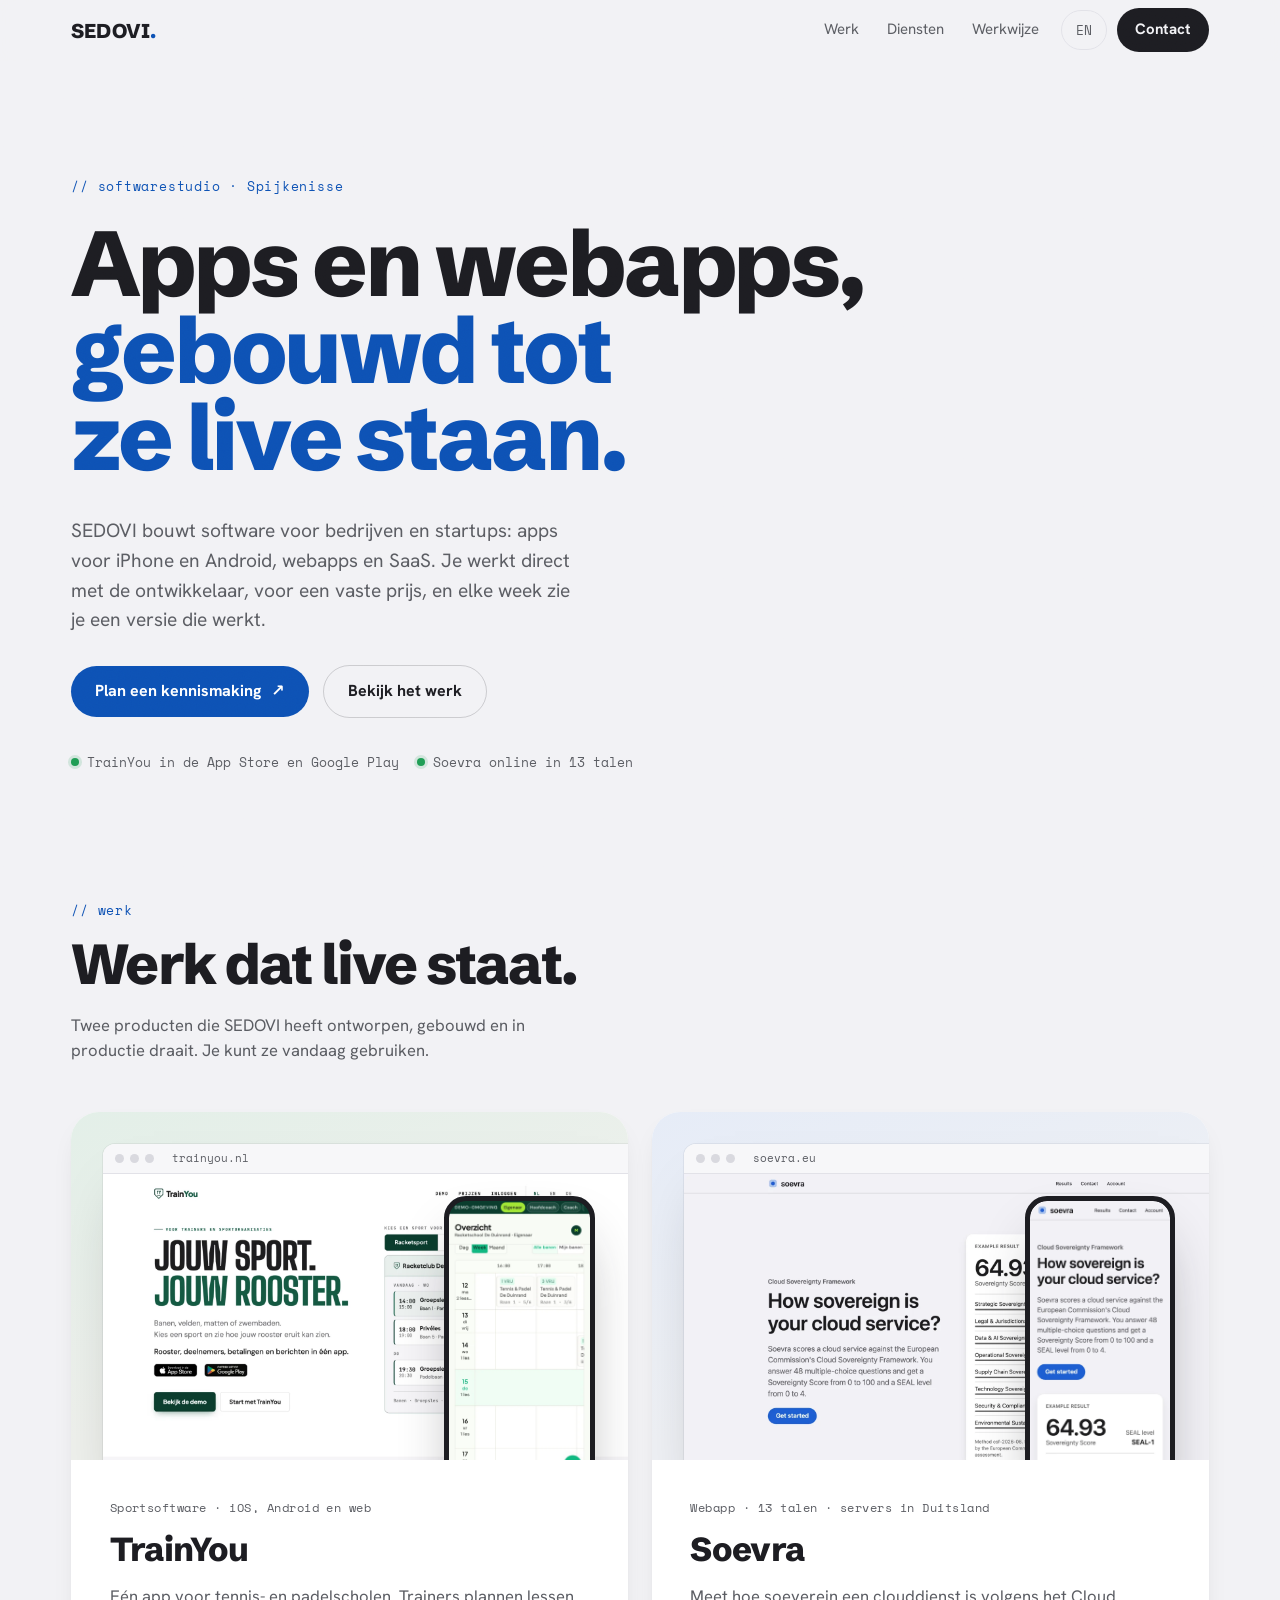
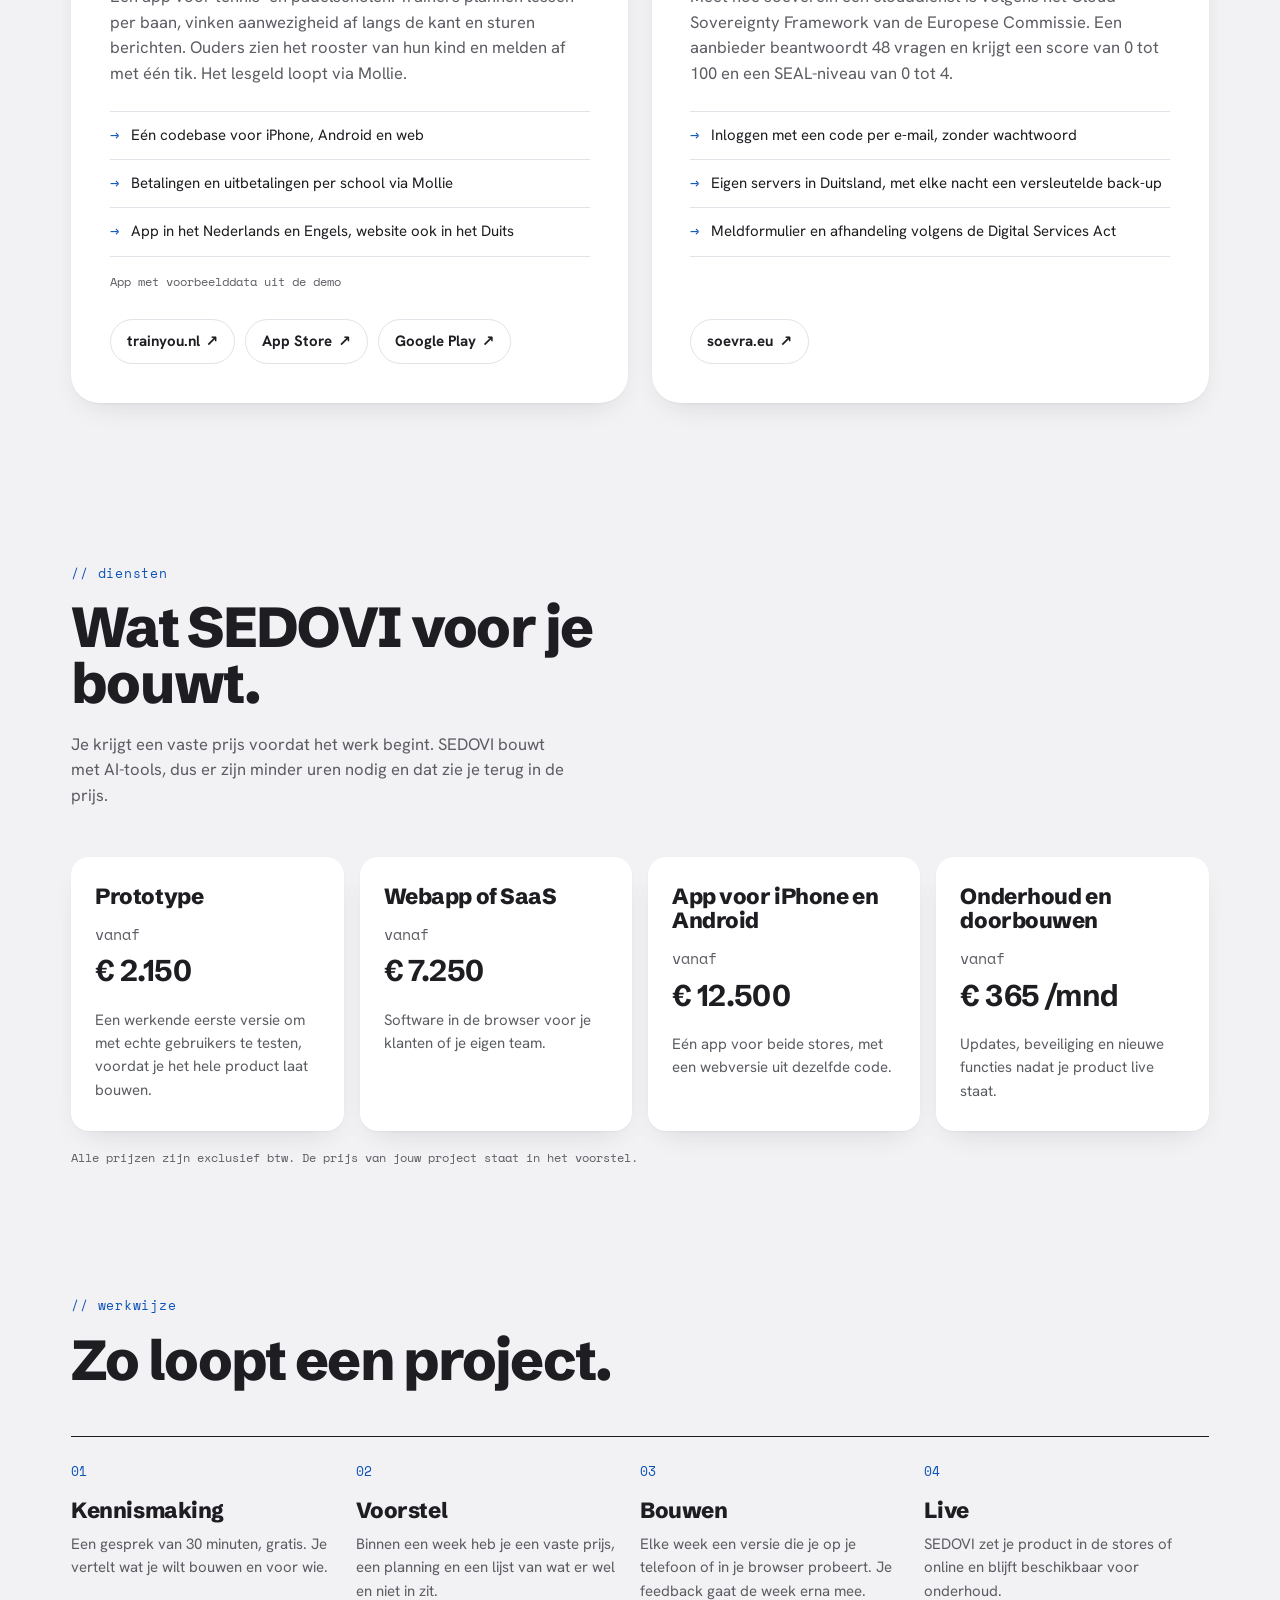
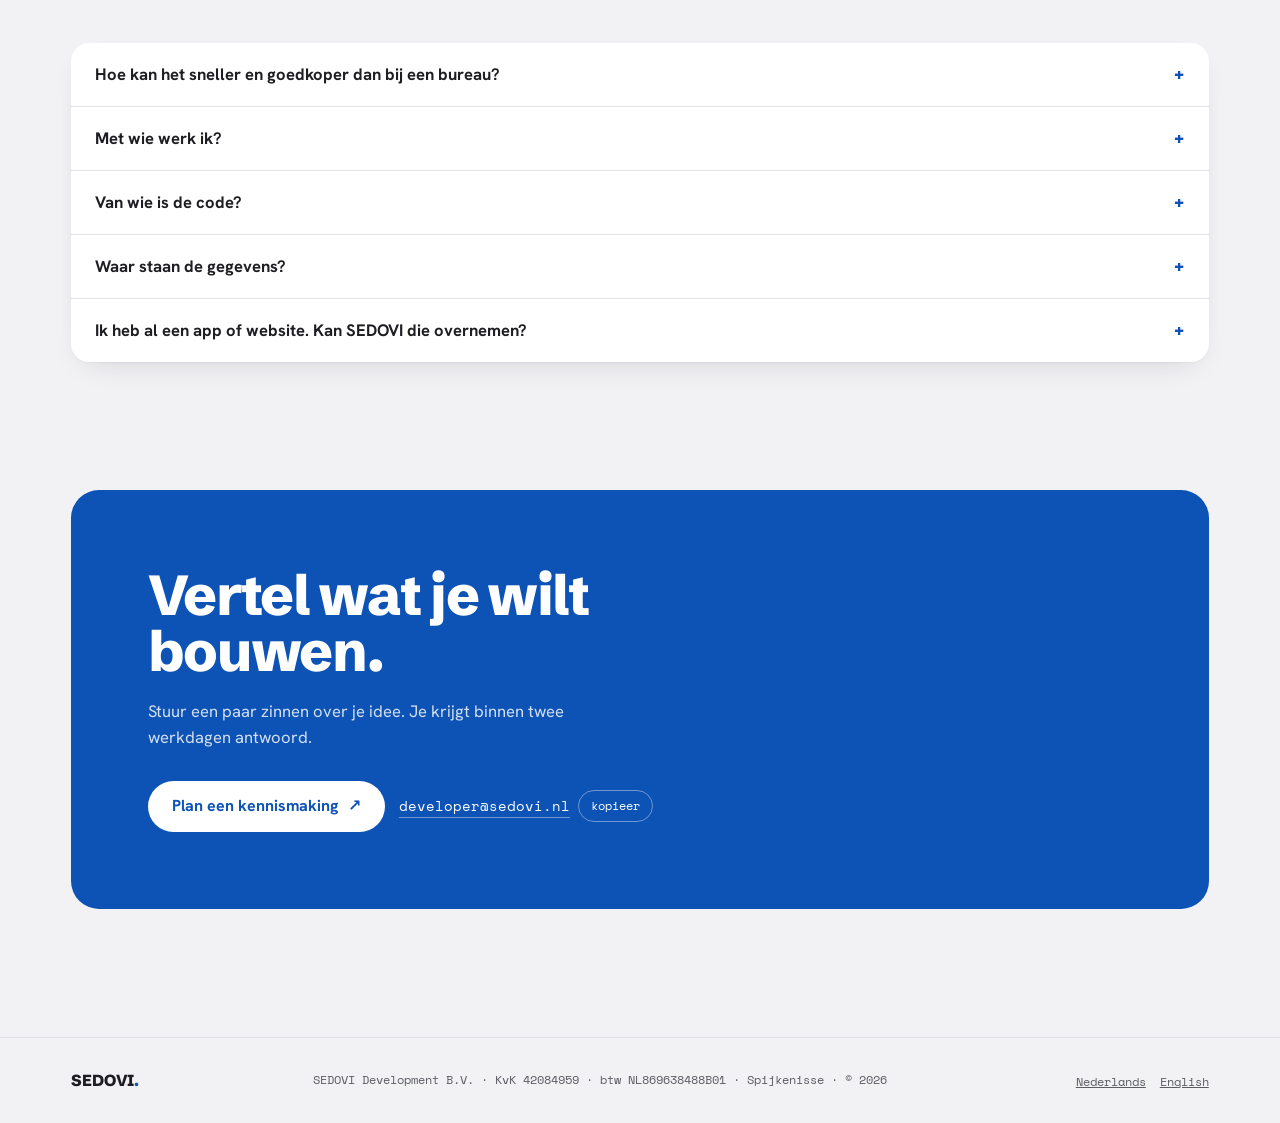
==== index.html @ 53c999e7 "feat(site): show projects in a horizontal row" ====
<!DOCTYPE html>
<html lang="nl">
<head>
<meta charset="utf-8">
<meta name="viewport" content="width=device-width, initial-scale=1">
<title>SEDOVI · Apps en webapps, gebouwd tot ze live staan</title>
<meta name="description" content="SEDOVI bouwt apps voor iPhone en Android, webapps en SaaS voor bedrijven en startups. Vaste prijs, elke week een werkende versie, en je werkt direct met de ontwikkelaar.">
<meta name="theme-color" content="#0d52b5">
<meta property="og:type" content="website">
<meta property="og:site_name" content="SEDOVI">
<meta property="og:locale" content="nl_NL">
<meta property="og:title" content="SEDOVI · Apps en webapps, gebouwd tot ze live staan">
<meta property="og:description" content="Apps voor iPhone en Android, webapps en SaaS. Vaste prijs, elke week een werkende versie, direct contact met de ontwikkelaar.">
<meta property="og:url" content="https://sedovi.nl/">
<meta property="og:image" content="https://sedovi.nl/og.png">
<meta property="og:image:width" content="1200">
<meta property="og:image:height" content="630">
<meta name="twitter:card" content="summary_large_image">
<link rel="canonical" href="https://sedovi.nl/">
<link rel="alternate" hreflang="nl" href="https://sedovi.nl/">
<link rel="alternate" hreflang="en" href="https://sedovi.nl/en/">
<link rel="alternate" hreflang="x-default" href="https://sedovi.nl/">
<link rel="icon" href="data:image/svg+xml,%3Csvg xmlns='http://www.w3.org/2000/svg' viewBox='0 0 64 64'%3E%3Crect width='64' height='64' rx='14' fill='%230d52b5'/%3E%3Ctext x='32' y='45' font-family='Arial, sans-serif' font-size='40' font-weight='bold' fill='%23ffffff' text-anchor='middle'%3ES%3C/text%3E%3C/svg%3E">
<link rel="preconnect" href="https://fonts.googleapis.com">
<link rel="preconnect" href="https://fonts.gstatic.com" crossorigin>
<link href="https://fonts.googleapis.com/css2?family=Hanken+Grotesk:wght@400;700&family=Schibsted+Grotesk:wght@800&family=Space+Mono&display=swap" rel="stylesheet">
<link rel="stylesheet" href="/assets/site.css">
</head>
<body>
<a class="skip" href="#werk">Naar het werk</a>
<div class="grain" aria-hidden="true"></div>

<header class="top">
  <div class="wrap">
    <a href="#top" class="logo" aria-label="SEDOVI, naar boven">SEDOVI<span class="dot">.</span></a>
    <nav class="nav" aria-label="Hoofdmenu">
      <a class="sec" href="#werk">Werk</a>
      <a class="sec" href="#diensten">Diensten</a>
      <a class="sec" href="#werkwijze">Werkwijze</a>
      <a class="lang" href="/en/" hreflang="en" lang="en" aria-label="English version">EN</a>
      <a class="cta" href="#contact">Contact</a>
    </nav>
  </div>
</header>

<main id="top">
  <div class="hero">
    <div class="hero-content">
      <p class="eyebrow">// softwarestudio · Spijkenisse</p>
      <h1>
        <span data-split>Apps en webapps,</span>
        <span data-split class="accent">gebouwd tot ze live staan.</span>
      </h1>
      <p class="sub">SEDOVI bouwt software voor bedrijven en startups: apps voor iPhone en Android, webapps en SaaS. Je werkt direct met de ontwikkelaar, voor een vaste prijs, en elke week zie je een versie die werkt.</p>
      <div class="actions">
        <a href="mailto:developer@sedovi.nl?subject=Kennismaking%20SEDOVI" class="btn">Plan een kennismaking <span aria-hidden="true">↗</span></a>
        <a href="#werk" class="btn ghost">Bekijk het werk</a>
      </div>
      <ul class="live" aria-label="Nu live">
        <li>TrainYou in de App Store en Google Play</li>
        <li>Soevra online in 13 talen</li>
      </ul>
    </div>
  </div>

  <section class="block" id="werk" aria-labelledby="werk-titel">
    <div class="wrap">
      <div class="rail-head">
        <div>
          <p class="kicker">// werk</p>
          <h2 id="werk-titel">Werk dat live staat.</h2>
          <p class="lede">Twee producten die SEDOVI heeft ontworpen, gebouwd en in productie draait. Je kunt ze vandaag gebruiken.</p>
        </div>
        <div class="rail-nav" hidden>
          <button type="button" class="prev" aria-label="Vorig project" aria-controls="projecten"><span aria-hidden="true">←</span></button>
          <button type="button" class="next" aria-label="Volgend project" aria-controls="projecten"><span aria-hidden="true">→</span></button>
        </div>
      </div>

      <div class="projects" id="projecten" role="region" aria-label="Projecten" tabindex="0">
        <article class="project">
          <div class="body">
            <p class="tag">Sportsoftware · iOS, Android en web</p>
            <h3>TrainYou</h3>
            <p class="desc">Eén app voor tennis- en padelscholen. Trainers plannen lessen per baan, vinken aanwezigheid af langs de kant en sturen berichten. Ouders zien het rooster van hun kind en melden af met één tik. Het lesgeld loopt via Mollie.</p>
            <ul class="facts">
              <li>Eén codebase voor iPhone, Android en web</li>
              <li>Betalingen en uitbetalingen per school via Mollie</li>
              <li>App in het Nederlands en Engels, website ook in het Duits</li>
            </ul>
            <p class="note">App met voorbeelddata uit de demo</p>
            <div class="links">
              <a href="https://trainyou.nl/" rel="noopener">trainyou.nl <span aria-hidden="true">↗</span></a>
              <a href="https://apps.apple.com/nl/app/trainyou/id6775515271" rel="noopener">App Store <span aria-hidden="true">↗</span></a>
              <a href="https://play.google.com/store/apps/details?id=nl.trainyou.app" rel="noopener">Google Play <span aria-hidden="true">↗</span></a>
            </div>
          </div>
          <div class="media green">
            <div class="browser">
              <div class="bar" aria-hidden="true"><i></i><i></i><i></i><span>trainyou.nl</span></div>
              <img src="/assets/work/trainyou-web.webp" width="1600" height="1000" loading="lazy" alt="Homepagina van trainyou.nl met de kop 'Jouw sport. Jouw rooster.' en een voorbeeldrooster van een racketclub.">
            </div>
            <div class="phone">
              <img src="/assets/work/trainyou-app.webp" width="600" height="1298" loading="lazy" alt="TrainYou-app op de telefoon: weekoverzicht van een tennisschool met lessen per baan en vrije plekken.">
            </div>
          </div>
        </article>

        <article class="project">
          <div class="body">
            <p class="tag">Webapp · 13 talen · servers in Duitsland</p>
            <h3>Soevra</h3>
            <p class="desc">Meet hoe soeverein een clouddienst is volgens het Cloud Sovereignty Framework van de Europese Commissie. Een aanbieder beantwoordt 48 vragen en krijgt een score van 0 tot 100 en een SEAL-niveau van 0 tot 4.</p>
            <ul class="facts">
              <li>Inloggen met een code per e-mail, zonder wachtwoord</li>
              <li>Eigen servers in Duitsland, met elke nacht een versleutelde back-up</li>
              <li>Meldformulier en afhandeling volgens de Digital Services Act</li>
            </ul>
            <div class="links">
              <a href="https://soevra.eu/" rel="noopener">soevra.eu <span aria-hidden="true">↗</span></a>
            </div>
          </div>
          <div class="media">
            <div class="browser">
              <div class="bar" aria-hidden="true"><i></i><i></i><i></i><span>soevra.eu</span></div>
              <img src="/assets/work/soevra-web.webp" width="1600" height="1000" loading="lazy" alt="Homepagina van soevra.eu met de vraag 'How sovereign is your cloud service?' en een voorbeeldresultaat met score 64,93 en niveau SEAL-1.">
            </div>
            <div class="phone">
              <img src="/assets/work/soevra-mobile.webp" width="600" height="1298" loading="lazy" alt="Soevra op de telefoon: dezelfde homepagina in een smalle weergave.">
            </div>
          </div>
        </article>
      </div>
    </div>
  </section>

  <section class="block" id="diensten" aria-labelledby="diensten-titel">
    <div class="wrap">
      <p class="kicker">// diensten</p>
      <h2 id="diensten-titel">Wat SEDOVI voor je bouwt.</h2>
      <p class="lede">Je krijgt een vaste prijs voordat het werk begint. SEDOVI bouwt met AI-tools, dus er zijn minder uren nodig en dat zie je terug in de prijs.</p>
      <div class="services">
        <article class="service">
          <h3>Prototype</h3>
          <p class="price">vanaf<strong>€ 2.150</strong></p>
          <p>Een werkende eerste versie om met echte gebruikers te testen, voordat je het hele product laat bouwen.</p>
        </article>
        <article class="service">
          <h3>Webapp of SaaS</h3>
          <p class="price">vanaf<strong>€ 7.250</strong></p>
          <p>Software in de browser voor je klanten of je eigen team.</p>
        </article>
        <article class="service">
          <h3>App voor iPhone en Android</h3>
          <p class="price">vanaf<strong>€ 12.500</strong></p>
          <p>Eén app voor beide stores, met een webversie uit dezelfde code.</p>
        </article>
        <article class="service">
          <h3>Onderhoud en doorbouwen</h3>
          <p class="price">vanaf<strong>€ 365 /mnd</strong></p>
          <p>Updates, beveiliging en nieuwe functies nadat je product live staat.</p>
        </article>
      </div>
      <p class="fineprint">Alle prijzen zijn exclusief btw. De prijs van jouw project staat in het voorstel.</p>
    </div>
  </section>

  <section class="block" id="werkwijze" aria-labelledby="werkwijze-titel">
    <div class="wrap">
      <p class="kicker">// werkwijze</p>
      <h2 id="werkwijze-titel">Zo loopt een project.</h2>
      <ol class="steps">
        <li><h3>Kennismaking</h3><p>Een gesprek van 30 minuten, gratis. Je vertelt wat je wilt bouwen en voor wie.</p></li>
        <li><h3>Voorstel</h3><p>Binnen een week heb je een vaste prijs, een planning en een lijst van wat er wel en niet in zit.</p></li>
        <li><h3>Bouwen</h3><p>Elke week een versie die je op je telefoon of in je browser probeert. Je feedback gaat de week erna mee.</p></li>
        <li><h3>Live</h3><p>SEDOVI zet je product in de stores of online en blijft beschikbaar voor onderhoud.</p></li>
      </ol>

      <div class="faq">
        <details>
          <summary>Hoe kan het sneller en goedkoper dan bij een bureau?</summary>
          <p>SEDOVI bouwt met AI-tools voor code, tests en reviews. Routinewerk gaat daardoor sneller, dus je betaalt minder uren. Elke wijziging gaat door automatische tests en een review voordat hij live gaat.</p>
        </details>
        <details>
          <summary>Met wie werk ik?</summary>
          <p>Met de ontwikkelaar die je product bouwt. Er zit geen accountmanager of projectleider tussen.</p>
        </details>
        <details>
          <summary>Van wie is de code?</summary>
          <p>Van jou, zodra de laatste factuur betaald is. Je krijgt de broncode en de accounts voor de stores, de hosting en de betalingen.</p>
        </details>
        <details>
          <summary>Waar staan de gegevens?</summary>
          <p>Bij voorkeur in de EU. Soevra draait bijvoorbeeld op servers in Duitsland. In het voorstel staat waar jouw data komt te staan.</p>
        </details>
        <details>
          <summary>Ik heb al een app of website. Kan SEDOVI die overnemen?</summary>
          <p>Ja. Je krijgt eerst een korte doorlichting van de code: wat goed werkt, wat eerst moet en wat het kost.</p>
        </details>
      </div>
    </div>
  </section>

  <section id="contact" aria-labelledby="contact-titel">
    <div class="wrap">
      <div class="contact-panel">
        <h2 id="contact-titel">Vertel wat je wilt bouwen.</h2>
        <p>Stuur een paar zinnen over je idee. Je krijgt binnen twee werkdagen antwoord.</p>
        <div class="actions">
          <a href="mailto:developer@sedovi.nl?subject=Kennismaking%20SEDOVI" class="btn">Plan een kennismaking <span aria-hidden="true">↗</span></a>
          <span class="email"><a href="mailto:developer@sedovi.nl">developer@sedovi.nl</a><button type="button" class="copy" data-copy="developer@sedovi.nl" data-done="gekopieerd" data-fail="selecteer het adres">kopieer</button></span>
        </div>
      </div>
    </div>
  </section>
</main>

<footer>
  <div class="wrap">
    <div class="logo">SEDOVI<span class="dot">.</span></div>
    <small>SEDOVI Development B.V. · KvK 42084959 · btw NL869638488B01 · Spijkenisse · © 2026</small>
    <nav aria-label="Taal"><a href="/" aria-current="page">Nederlands</a><a href="/en/" hreflang="en" lang="en">English</a></nav>
  </div>
</footer>

<script src="/assets/site.js" defer></script>
</body>
</html>
---- assets/site.css ----
:root{
  --bg:#f2f2f5; --surface:#ffffff; --ink:#1d1d22; --muted:#5b5d63; --line:#e2e2e8; --blue:#0d52b5; --blue-ink:#ffffff;
  --sans:'Hanken Grotesk',system-ui,sans-serif; --display:'Schibsted Grotesk',var(--sans); --mono:'Space Mono',ui-monospace,monospace;
  --gutter:clamp(20px,4vw,56px);
  --max:1240px;
  --section:clamp(72px,10vw,140px);
  --radius:18px; --radius-lg:28px; --pill:100px;
  --shadow:0 1px 2px rgba(29,29,34,.04),0 12px 32px -16px rgba(29,29,34,.18);
  --step-1:clamp(15px,1.1vw,16px);
  --step-0:clamp(16px,1.3vw,18px);
  --step-2:clamp(22px,2vw,28px);
  --step-3:clamp(32px,4.4vw,60px);
  --step-4:clamp(40px,7.2vw,112px);
}
*{box-sizing:border-box;}
html{scroll-behavior:smooth;scroll-padding-top:72px;}
html,body{margin:0;padding:0;background:var(--bg);color:var(--ink);}
body{font-family:var(--sans);font-size:var(--step-0);line-height:1.55;-webkit-font-smoothing:antialiased;overflow-x:hidden;}
::selection{background:var(--blue);color:var(--bg);}
a{color:inherit;}
img{display:block;max-width:100%;height:auto;}
:focus-visible{outline:2px solid var(--blue);outline-offset:3px;border-radius:4px;}
.skip{position:absolute;left:-9999px;top:8px;z-index:20;background:var(--surface);padding:10px 16px;border-radius:var(--pill);}
.skip:focus{left:var(--gutter);}

.grain{position:fixed;inset:0;z-index:30;pointer-events:none;opacity:.05;mix-blend-mode:overlay;background-image:url("data:image/svg+xml,%3Csvg xmlns='http://www.w3.org/2000/svg' width='180' height='180'%3E%3Cfilter id='n'%3E%3CfeTurbulence type='fractalNoise' baseFrequency='0.85' numOctaves='2' stitchTiles='stitch'/%3E%3C/filter%3E%3Crect width='100%25' height='100%25' filter='url(%23n)'/%3E%3C/svg%3E");}
.dot{color:var(--blue);}
.wrap{max-width:var(--max);margin:0 auto;padding:0 var(--gutter);}

/* header */
.top{position:sticky;top:0;z-index:10;background:rgba(242,242,245,.82);-webkit-backdrop-filter:saturate(1.6) blur(14px);backdrop-filter:saturate(1.6) blur(14px);border-bottom:1px solid transparent;transition:border-color .2s ease;}
.top.scrolled{border-bottom-color:var(--line);}
.top .wrap{display:flex;align-items:center;justify-content:space-between;gap:16px;height:60px;}
.logo{font-family:var(--display);font-weight:800;font-size:20px;letter-spacing:-.01em;text-decoration:none;}
.nav{display:flex;align-items:center;gap:4px;}
.nav a{font-size:15px;text-decoration:none;padding:10px 12px;border-radius:var(--pill);color:var(--muted);min-height:44px;display:inline-flex;align-items:center;}
.nav a:hover{color:var(--ink);}
.nav .lang{font-family:var(--mono);font-size:13px;border:1px solid var(--line);margin-left:6px;padding:8px 14px;min-height:40px;}
.nav .lang:hover{border-color:var(--ink);}
.nav .cta{background:var(--ink);color:var(--bg);margin-left:6px;padding:10px 18px;font-weight:700;}
.nav .cta:hover{color:var(--bg);background:var(--blue);}
@media (max-width:760px){ .nav .sec{display:none;} }

/* hero */
.hero{position:relative;}
.hero-content{width:100%;max-width:var(--max);margin:0 auto;padding:clamp(56px,9vw,128px) var(--gutter) 0;}
.eyebrow{font-family:var(--mono);font-size:13px;letter-spacing:.06em;color:var(--blue);margin:0 0 24px;}
h1{margin:0;font-family:var(--display);font-weight:800;font-size:var(--step-4);line-height:.94;letter-spacing:-.035em;max-width:18ch;}
h1 span[data-split]{display:block;text-wrap:balance;}
h1 .accent{color:var(--blue);}
.word-wrap{display:inline-block;overflow:hidden;vertical-align:top;padding-bottom:.16em;margin-bottom:-.16em;}
.word{display:inline-block;}
.sub{max-width:46ch;font-size:clamp(17px,1.5vw,20px);line-height:1.55;color:var(--muted);margin:36px 0 0;}
.actions{display:flex;flex-wrap:wrap;align-items:center;gap:12px 14px;margin-top:30px;}
.btn{display:inline-flex;align-items:center;gap:10px;min-height:48px;background:var(--blue);color:var(--blue-ink);padding:13px 24px;border-radius:var(--pill);text-decoration:none;font-weight:700;font-size:16px;transition:transform .2s ease,box-shadow .2s ease;}
.btn:hover{transform:translateY(-2px);box-shadow:0 12px 28px -12px rgba(13,82,181,.55);}
.btn.ghost{background:transparent;color:var(--ink);border:1px solid rgba(29,29,34,.18);}
.btn.ghost:hover{border-color:var(--ink);box-shadow:none;}
.live{display:flex;flex-wrap:wrap;gap:8px 18px;margin:34px 0 0;padding:0;list-style:none;font-family:var(--mono);font-size:13px;color:var(--muted);}
.live li{display:inline-flex;align-items:center;gap:8px;}
.live li::before{content:"";width:8px;height:8px;border-radius:50%;background:#1f9d55;box-shadow:0 0 0 3px rgba(31,157,85,.15);}

/* sections */
section.block{padding:var(--section) 0 0;}
.kicker{font-family:var(--mono);font-size:13px;letter-spacing:.06em;color:var(--blue);margin:0 0 16px;}
h2{margin:0;font-family:var(--display);font-weight:800;font-size:var(--step-3);line-height:1;letter-spacing:-.03em;max-width:18ch;}
.lede{max-width:56ch;color:var(--muted);margin:20px 0 0;}
h3{margin:0;font-family:var(--display);font-weight:800;font-size:var(--step-2);letter-spacing:-.02em;line-height:1.1;}

/* work */
.rail-head{display:flex;justify-content:space-between;align-items:flex-end;gap:24px;flex-wrap:wrap;}
.rail-nav{display:flex;gap:10px;}
.rail-nav[hidden]{display:none;}
.rail-nav button{width:48px;height:48px;border-radius:50%;border:1px solid var(--line);background:var(--surface);color:var(--ink);font-size:18px;cursor:pointer;transition:border-color .2s ease,opacity .2s ease;}
.rail-nav button:hover:not(:disabled){border-color:var(--ink);}
.rail-nav button:disabled{opacity:.35;cursor:default;}
.projects{display:flex;gap:24px;overflow-x:auto;scroll-snap-type:x mandatory;overscroll-behavior-x:contain;scrollbar-width:none;--inset:calc((100vw - min(100vw,var(--max)))/2 + var(--gutter));margin:40px calc(-1*var(--inset)) 0;padding:8px var(--inset) 32px;scroll-padding-inline:var(--inset);}
.projects::-webkit-scrollbar{display:none;}
.project{flex:0 0 min(86vw,560px);scroll-snap-align:start;background:var(--surface);border-radius:var(--radius-lg);box-shadow:var(--shadow);display:flex;flex-direction:column;overflow:hidden;}
.project .body{padding:clamp(24px,3vw,40px);display:flex;flex-direction:column;flex:1;}
.tag{font-family:var(--mono);font-size:12px;letter-spacing:.04em;color:var(--muted);margin:0 0 14px;}
.project h3{font-size:clamp(28px,2.6vw,38px);}
.project p.desc{margin:16px 0 0;color:var(--muted);}
.facts{list-style:none;margin:24px 0 0;padding:0;border-top:1px solid var(--line);}
.facts li{padding:12px 0;border-bottom:1px solid var(--line);font-size:var(--step-1);display:flex;gap:12px;}
.facts li::before{content:"→";color:var(--blue);font-family:var(--mono);}
.links{display:flex;flex-wrap:wrap;gap:10px;margin-top:auto;padding-top:28px;}
.links a{display:inline-flex;align-items:center;gap:6px;min-height:44px;padding:10px 16px;border:1px solid var(--line);border-radius:var(--pill);text-decoration:none;font-size:15px;font-weight:700;}
.links a:hover{border-color:var(--ink);}
.media{order:-1;position:relative;overflow:hidden;aspect-ratio:16/10;background:linear-gradient(160deg,#e6ecf7 0%,#eef0f4 60%);padding:clamp(20px,3vw,32px) 0 0 clamp(20px,3vw,32px);}
.media.green{background:linear-gradient(160deg,#e3efe8 0%,#eef0ec 60%);}
.browser{width:100%;border-radius:12px 0 0 0;overflow:hidden;background:var(--surface);box-shadow:0 30px 60px -30px rgba(29,29,34,.35),0 0 0 1px rgba(29,29,34,.06);}
.browser .bar{height:30px;display:flex;align-items:center;gap:6px;padding:0 12px;border-bottom:1px solid var(--line);background:#f7f7f9;}
.browser .bar i{width:9px;height:9px;border-radius:50%;background:#d9d9df;}
.browser .bar span{margin-left:12px;font-family:var(--mono);font-size:11px;color:var(--muted);}
.phone{position:absolute;right:6%;top:24%;width:27%;border-radius:22px;overflow:hidden;border:5px solid #1d1d22;background:#1d1d22;box-shadow:0 30px 60px -20px rgba(29,29,34,.45);}
.phone img{border-radius:17px;}
.project .note{font-family:var(--mono);font-size:12px;color:var(--muted);margin:16px 0 0;}

/* services */
.services{display:grid;grid-template-columns:repeat(4,minmax(0,1fr));gap:16px;margin-top:48px;}
.service{background:var(--surface);border-radius:var(--radius);padding:28px 24px;display:flex;flex-direction:column;box-shadow:var(--shadow);}
.service h3{font-size:22px;}
.price{font-family:var(--mono);font-size:14px;color:var(--blue);margin:10px 0 0;}
.price strong{font-family:var(--display);font-size:30px;color:var(--ink);letter-spacing:-.02em;display:block;margin-top:2px;}
.service p{color:var(--muted);font-size:var(--step-1);margin:14px 0 0;}
.fineprint{font-family:var(--mono);font-size:12px;color:var(--muted);margin:18px 0 0;}

/* process */
.steps{display:grid;grid-template-columns:repeat(4,minmax(0,1fr));gap:0;margin:48px 0 0;padding:0;list-style:none;counter-reset:s;border-top:1px solid var(--ink);}
.steps li{padding:24px 24px 0 0;counter-increment:s;}
.steps li::before{content:"0" counter(s);display:block;font-family:var(--mono);font-size:13px;color:var(--blue);margin-bottom:18px;}
.steps h3{font-size:22px;}
.steps p{color:var(--muted);font-size:var(--step-1);margin:10px 0 0;}

/* faq */
.faq{margin-top:40px;background:var(--surface);border-radius:var(--radius);box-shadow:var(--shadow);overflow:hidden;}
.faq details{border-bottom:1px solid var(--line);}
.faq details:last-child{border-bottom:0;}
.faq summary{cursor:pointer;list-style:none;display:flex;justify-content:space-between;align-items:center;gap:16px;min-height:60px;padding:16px 24px;font-weight:700;}
.faq summary::-webkit-details-marker{display:none;}
.faq summary::after{content:"+";font-family:var(--mono);font-size:20px;color:var(--blue);transition:transform .2s ease;flex:none;}
.faq details[open] summary::after{transform:rotate(45deg);}
.faq details p{margin:0;padding:0 24px 22px;color:var(--muted);max-width:68ch;}

/* contact */
.contact-panel{margin:var(--section) 0 0;background:var(--blue);color:var(--blue-ink);border-radius:var(--radius-lg);padding:clamp(36px,6vw,80px);position:relative;overflow:hidden;}
.contact-panel h2{color:var(--blue-ink);max-width:14ch;}
.contact-panel p{color:rgba(255,255,255,.82);max-width:48ch;margin:20px 0 0;}
.contact-panel .btn{background:var(--surface);color:var(--blue);}
.contact-panel .btn:hover{box-shadow:0 12px 28px -12px rgba(0,0,0,.4);}
.email{display:inline-flex;align-items:center;gap:8px;font-family:var(--mono);font-size:14px;}
.email a{text-decoration:none;border-bottom:1px solid rgba(255,255,255,.4);}
.email a:hover{border-color:#fff;}
.copy{font:inherit;font-size:12px;min-height:32px;padding:5px 12px;border:1px solid rgba(255,255,255,.4);border-radius:var(--pill);background:transparent;color:inherit;cursor:pointer;}
.copy:hover{border-color:#fff;}

footer{margin-top:var(--section);border-top:1px solid var(--line);}
footer .wrap{padding-top:30px;padding-bottom:30px;display:flex;flex-wrap:wrap;gap:16px;justify-content:space-between;align-items:center;}
footer .logo{font-size:16px;}
footer small{font-family:var(--mono);font-size:12px;color:var(--muted);}
footer nav a{font-family:var(--mono);font-size:12px;color:var(--muted);margin-left:14px;}

/* reveal */
.hero .eyebrow,.hero .sub,.hero .actions,.hero .live{opacity:0;transform:translateY(18px);transition:opacity .8s cubic-bezier(.2,.7,.2,1),transform .8s cubic-bezier(.2,.7,.2,1);}
.word{transform:translateY(120%);opacity:0;transition:transform 1.1s cubic-bezier(.16,1,.3,1),opacity .6s ease;transition-delay:calc(.1s + var(--i)*.05s);}
.ready .hero .eyebrow{opacity:1;transform:none;}
.ready .word{transform:none;opacity:1;}
.ready .hero .sub{opacity:1;transform:none;transition-delay:.5s;}
.ready .hero .actions{opacity:1;transform:none;transition-delay:.62s;}
.ready .hero .live{opacity:1;transform:none;transition-delay:.74s;}
@media (prefers-reduced-motion:reduce){
  html{scroll-behavior:auto;}
  .hero .eyebrow,.hero .sub,.hero .actions,.hero .live,.word{transition:none;}
}

/* responsive */
@media (min-width:1000px){
  .project{flex-basis:calc((min(100vw,var(--max)) - 2*var(--gutter) - 24px)/2);}
}
@media (max-width:1080px){
  .services{grid-template-columns:repeat(2,minmax(0,1fr));}
  .steps{grid-template-columns:repeat(2,minmax(0,1fr));}
  .steps li{padding-bottom:28px;}
}
@media (max-width:560px){
  .services{grid-template-columns:1fr;}
  .steps{grid-template-columns:1fr;}
  footer nav a{margin:0 14px 0 0;}
}
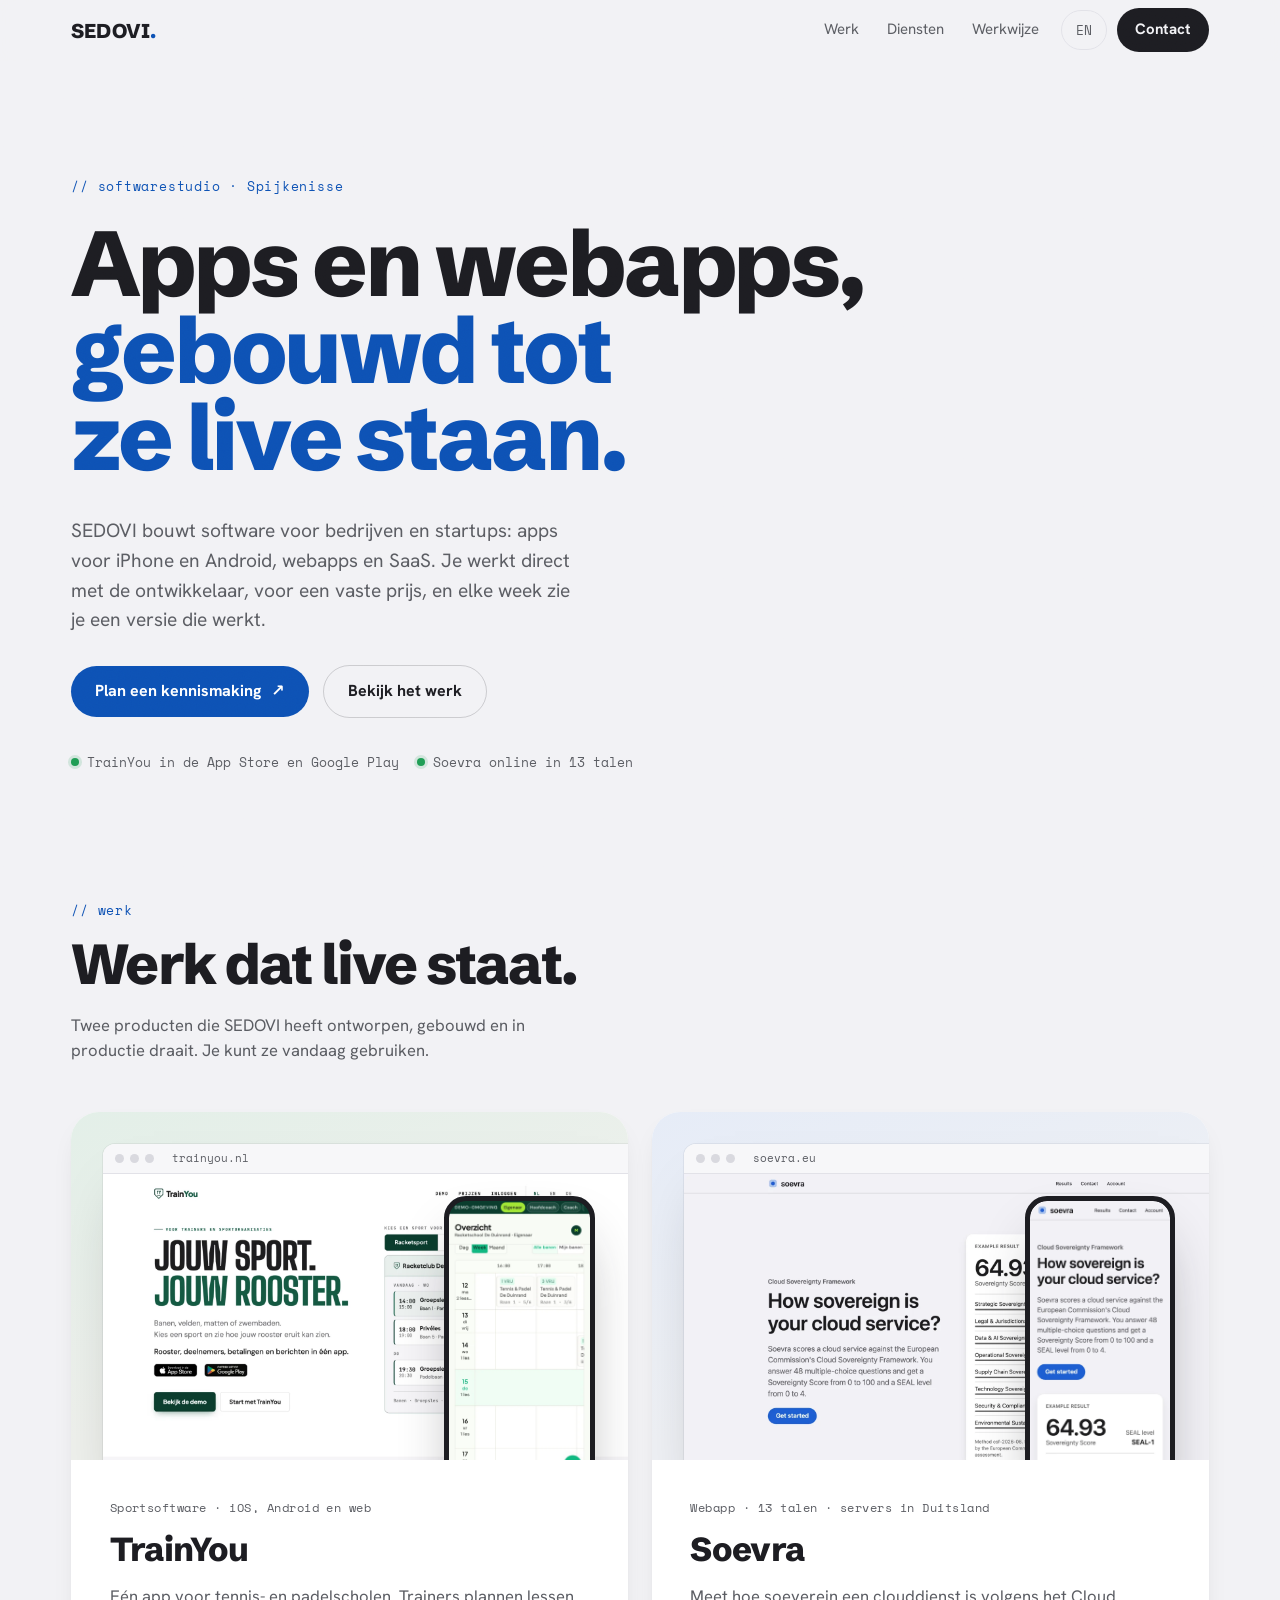
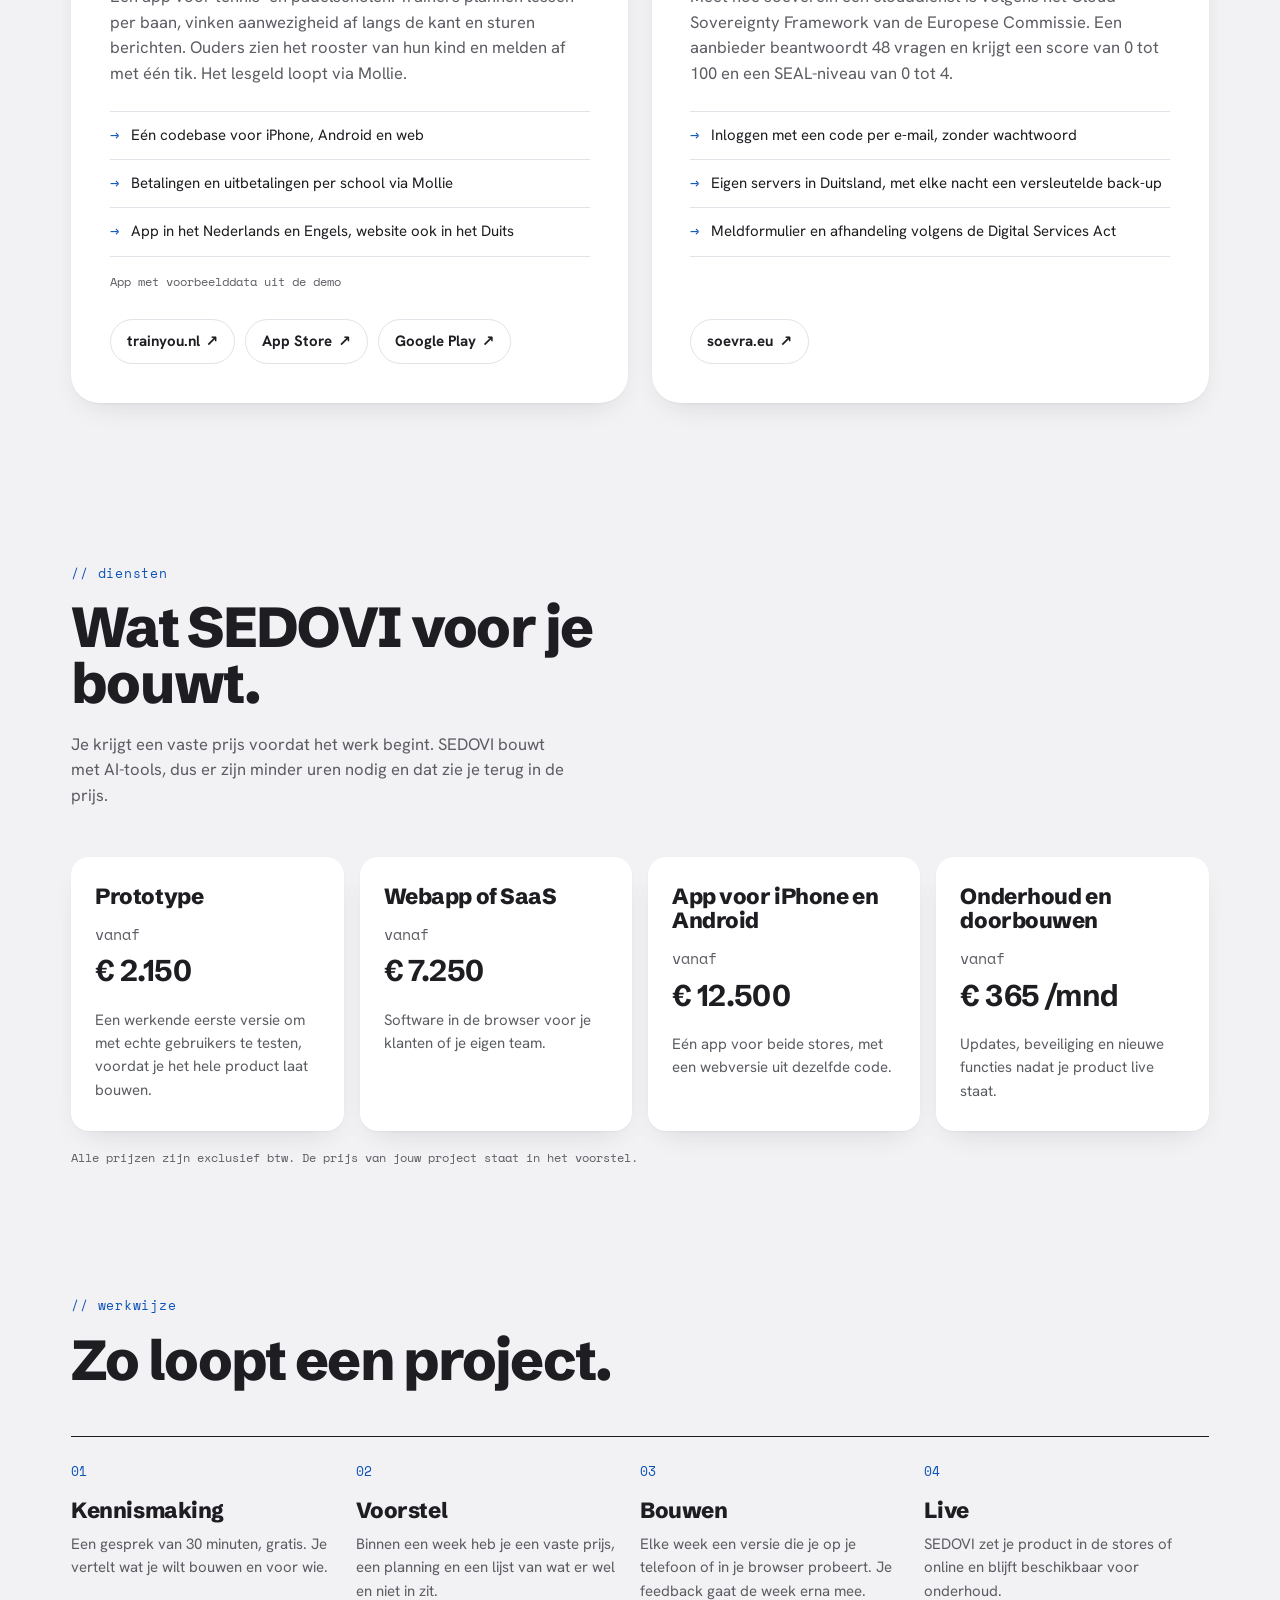
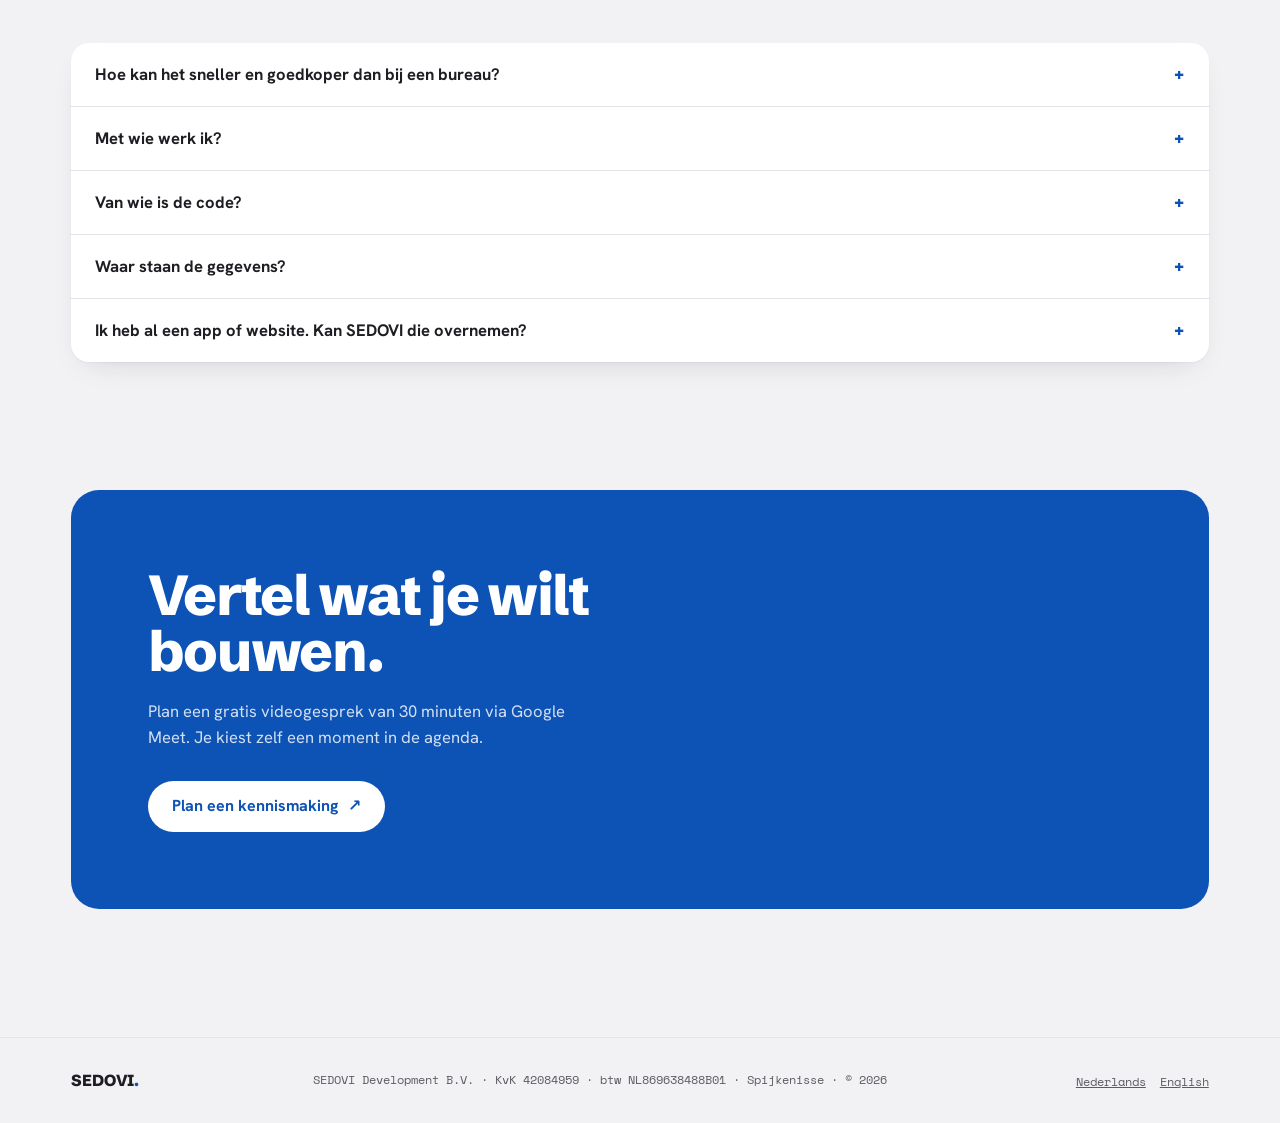
==== commit cb0ab5c2: "feat(site): booking page for intro calls, header contact as the only mail link" ====
--- a/index.html
+++ b/index.html
@@ -38,7 +38,7 @@
       <a class="sec" href="#diensten">Diensten</a>
       <a class="sec" href="#werkwijze">Werkwijze</a>
       <a class="lang" href="/en/" hreflang="en" lang="en" aria-label="English version">EN</a>
-      <a class="cta" href="#contact">Contact</a>
+      <a class="cta" href="mailto:developer@sedovi.nl">Contact</a>
     </nav>
   </div>
 </header>
@@ -53,7 +53,7 @@
       </h1>
       <p class="sub">SEDOVI bouwt software voor bedrijven en startups: apps voor iPhone en Android, webapps en SaaS. Je werkt direct met de ontwikkelaar, voor een vaste prijs, en elke week zie je een versie die werkt.</p>
       <div class="actions">
-        <a href="mailto:developer@sedovi.nl?subject=Kennismaking%20SEDOVI" class="btn">Plan een kennismaking <span aria-hidden="true">↗</span></a>
+        <a href="BOOKING_URL" class="btn" target="_blank" rel="noopener">Plan een kennismaking <span aria-hidden="true">↗</span></a>
         <a href="#werk" class="btn ghost">Bekijk het werk</a>
       </div>
       <ul class="live" aria-label="Nu live">
@@ -205,10 +205,9 @@
     <div class="wrap">
       <div class="contact-panel">
         <h2 id="contact-titel">Vertel wat je wilt bouwen.</h2>
-        <p>Stuur een paar zinnen over je idee. Je krijgt binnen twee werkdagen antwoord.</p>
+        <p>Plan een gratis videogesprek van 30 minuten via Google Meet. Je kiest zelf een moment in de agenda.</p>
         <div class="actions">
-          <a href="mailto:developer@sedovi.nl?subject=Kennismaking%20SEDOVI" class="btn">Plan een kennismaking <span aria-hidden="true">↗</span></a>
-          <span class="email"><a href="mailto:developer@sedovi.nl">developer@sedovi.nl</a><button type="button" class="copy" data-copy="developer@sedovi.nl" data-done="gekopieerd" data-fail="selecteer het adres">kopieer</button></span>
+          <a href="BOOKING_URL" class="btn" target="_blank" rel="noopener">Plan een kennismaking <span aria-hidden="true">↗</span></a>
         </div>
       </div>
     </div>
--- a/assets/site.css
+++ b/assets/site.css
@@ -129,11 +129,6 @@
 .contact-panel p{color:rgba(255,255,255,.82);max-width:48ch;margin:20px 0 0;}
 .contact-panel .btn{background:var(--surface);color:var(--blue);}
 .contact-panel .btn:hover{box-shadow:0 12px 28px -12px rgba(0,0,0,.4);}
-.email{display:inline-flex;align-items:center;gap:8px;font-family:var(--mono);font-size:14px;}
-.email a{text-decoration:none;border-bottom:1px solid rgba(255,255,255,.4);}
-.email a:hover{border-color:#fff;}
-.copy{font:inherit;font-size:12px;min-height:32px;padding:5px 12px;border:1px solid rgba(255,255,255,.4);border-radius:var(--pill);background:transparent;color:inherit;cursor:pointer;}
-.copy:hover{border-color:#fff;}
 
 footer{margin-top:var(--section);border-top:1px solid var(--line);}
 footer .wrap{padding-top:30px;padding-bottom:30px;display:flex;flex-wrap:wrap;gap:16px;justify-content:space-between;align-items:center;}
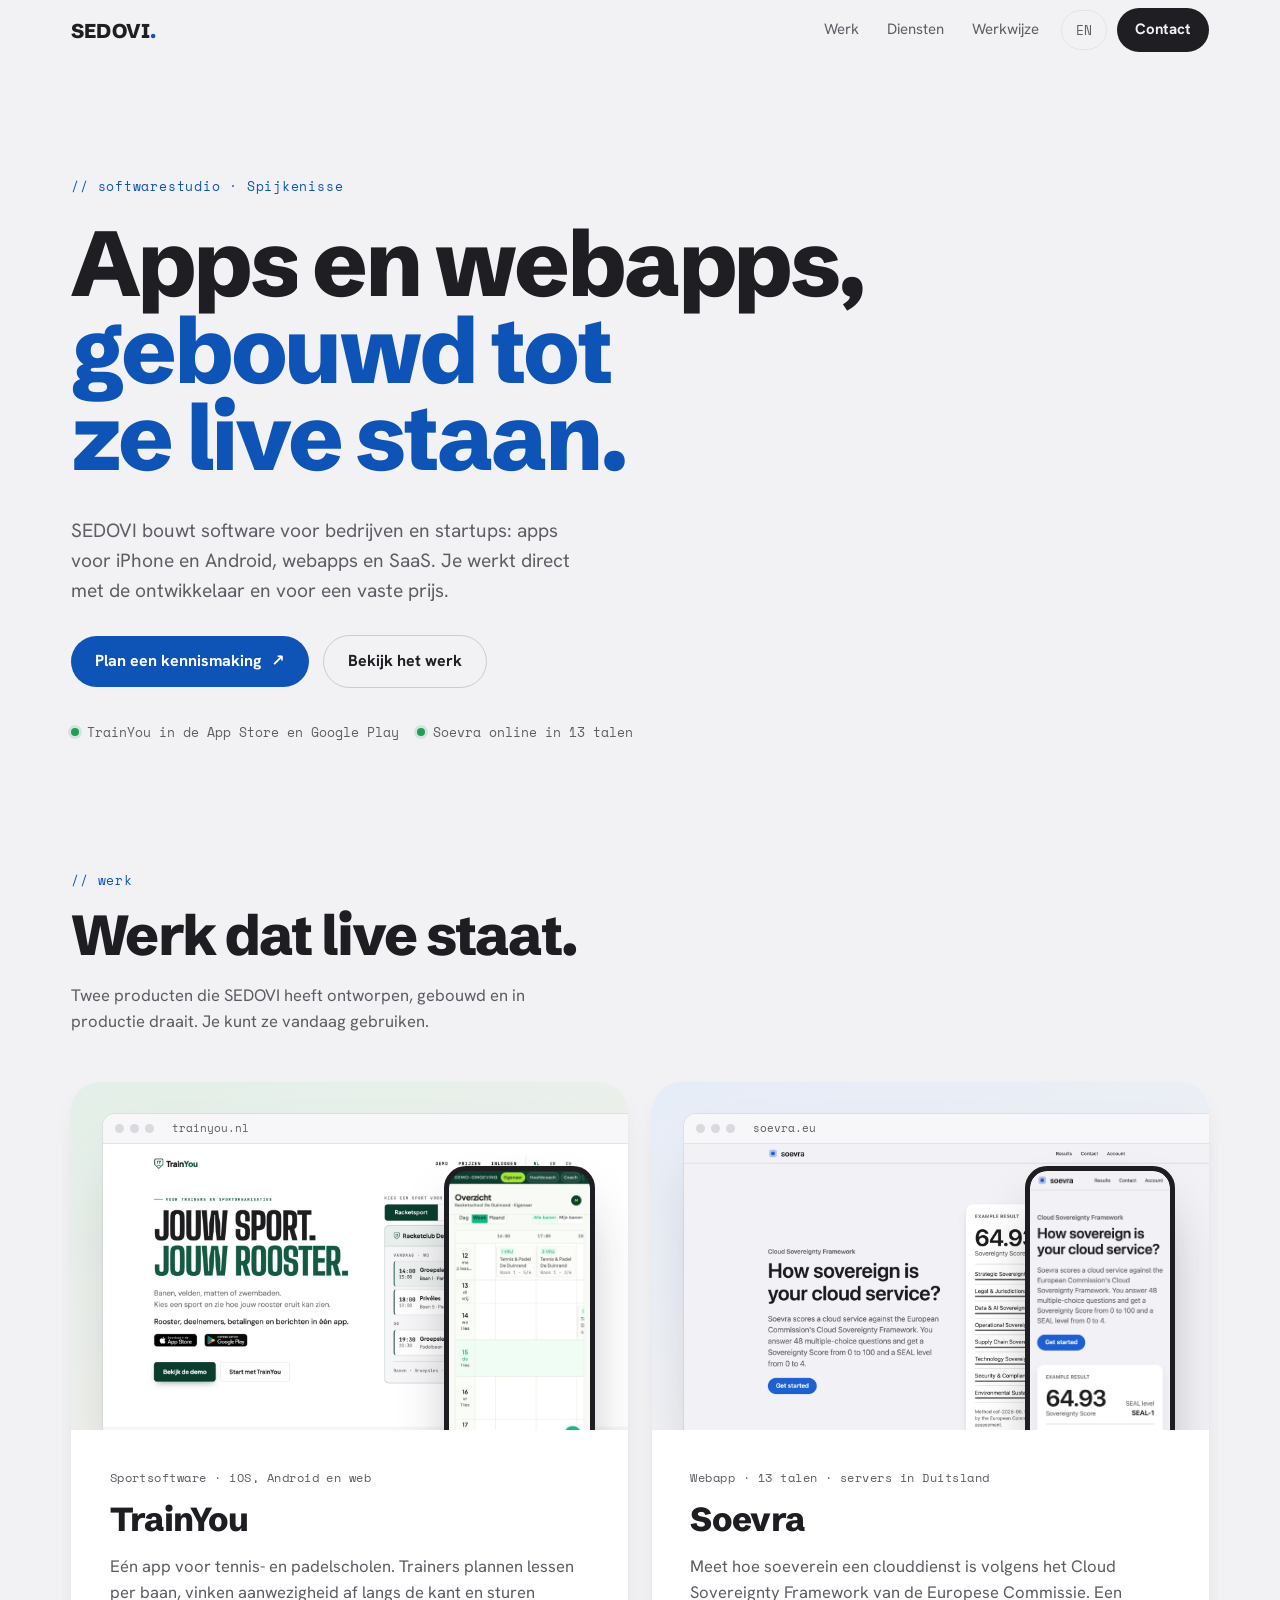
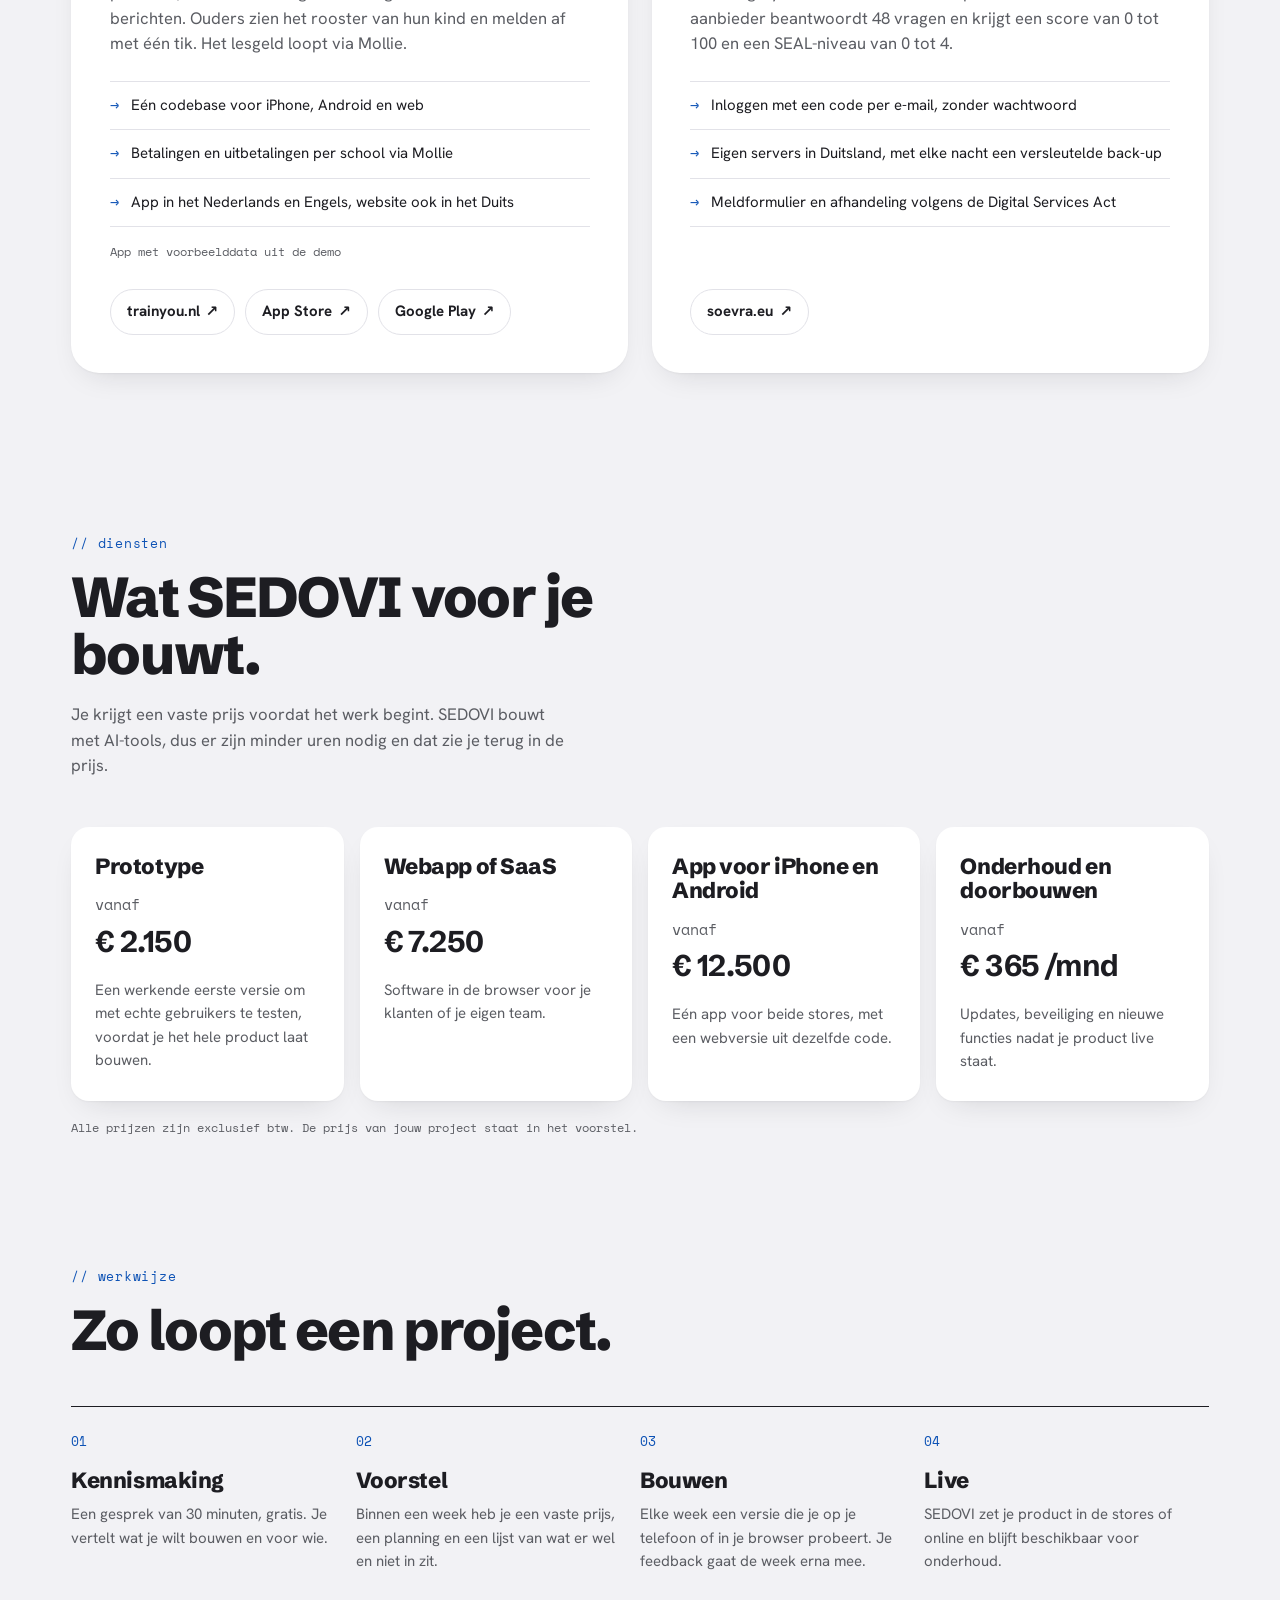
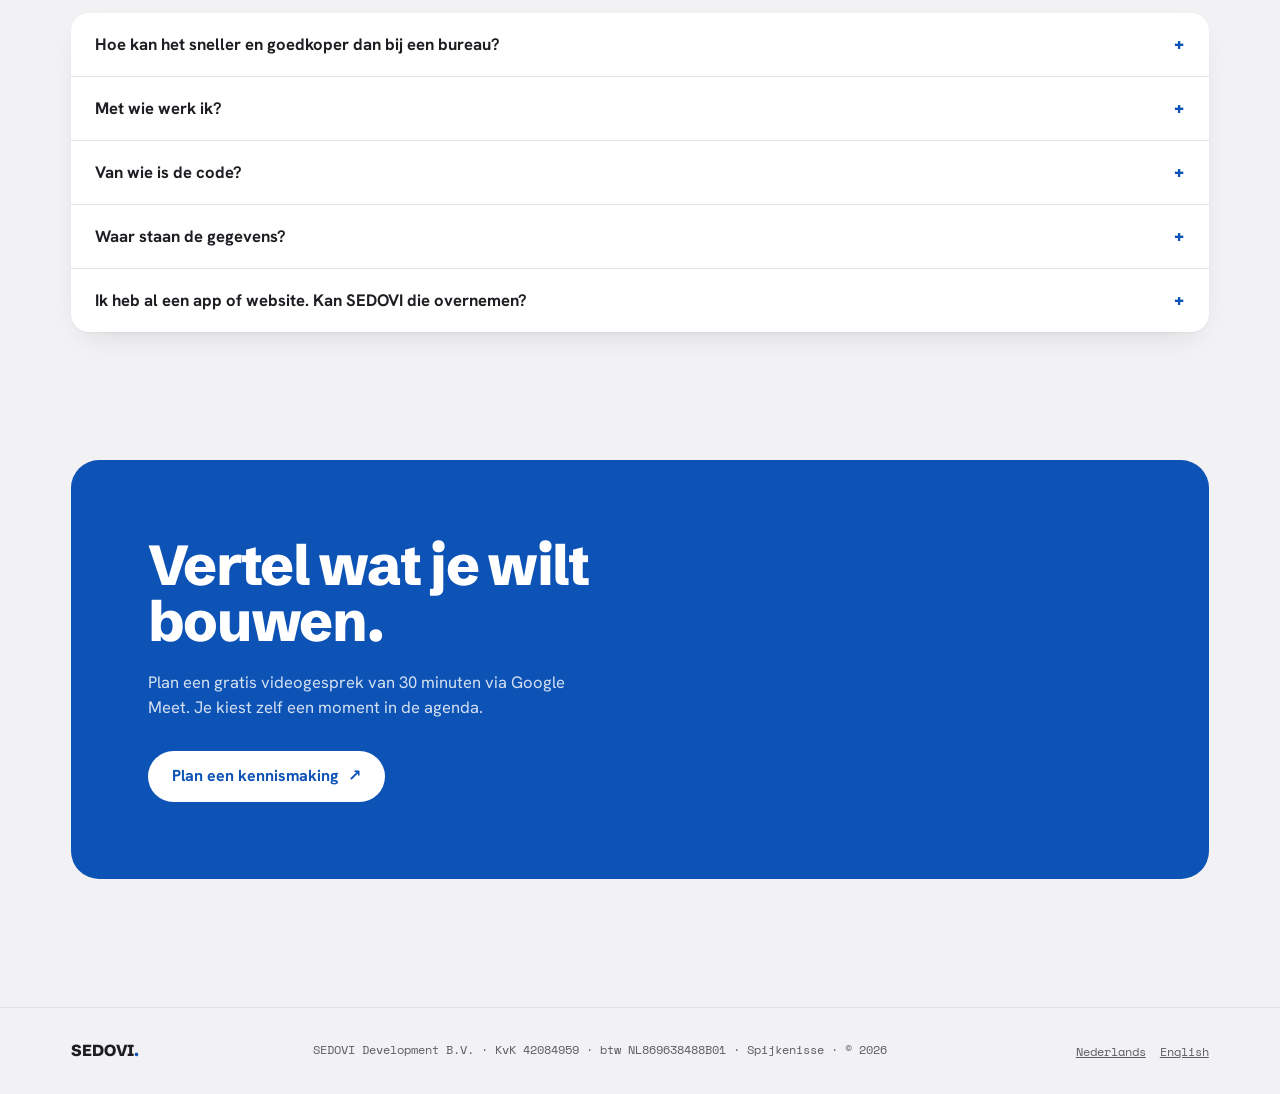
==== commit 24b4fae6: "feat(site): contact form in a dialog, drop weekly version line from hero" ====
--- a/index.html
+++ b/index.html
@@ -4,13 +4,13 @@
 <meta charset="utf-8">
 <meta name="viewport" content="width=device-width, initial-scale=1">
 <title>SEDOVI · Apps en webapps, gebouwd tot ze live staan</title>
-<meta name="description" content="SEDOVI bouwt apps voor iPhone en Android, webapps en SaaS voor bedrijven en startups. Vaste prijs, elke week een werkende versie, en je werkt direct met de ontwikkelaar.">
+<meta name="description" content="SEDOVI bouwt apps voor iPhone en Android, webapps en SaaS voor bedrijven en startups. Vaste prijs, en je werkt direct met de ontwikkelaar.">
 <meta name="theme-color" content="#0d52b5">
 <meta property="og:type" content="website">
 <meta property="og:site_name" content="SEDOVI">
 <meta property="og:locale" content="nl_NL">
 <meta property="og:title" content="SEDOVI · Apps en webapps, gebouwd tot ze live staan">
-<meta property="og:description" content="Apps voor iPhone en Android, webapps en SaaS. Vaste prijs, elke week een werkende versie, direct contact met de ontwikkelaar.">
+<meta property="og:description" content="Apps voor iPhone en Android, webapps en SaaS. Vaste prijs en direct contact met de ontwikkelaar.">
 <meta property="og:url" content="https://sedovi.nl/">
 <meta property="og:image" content="https://sedovi.nl/og.png">
 <meta property="og:image:width" content="1200">
@@ -51,9 +51,9 @@
         <span data-split>Apps en webapps,</span>
         <span data-split class="accent">gebouwd tot ze live staan.</span>
       </h1>
-      <p class="sub">SEDOVI bouwt software voor bedrijven en startups: apps voor iPhone en Android, webapps en SaaS. Je werkt direct met de ontwikkelaar, voor een vaste prijs, en elke week zie je een versie die werkt.</p>
+      <p class="sub">SEDOVI bouwt software voor bedrijven en startups: apps voor iPhone en Android, webapps en SaaS. Je werkt direct met de ontwikkelaar en voor een vaste prijs.</p>
       <div class="actions">
-        <a href="BOOKING_URL" class="btn" target="_blank" rel="noopener">Plan een kennismaking <span aria-hidden="true">↗</span></a>
+        <a href="https://calendar.app.google/vygYryYrwR2n76nS7" class="btn" target="_blank" rel="noopener">Plan een kennismaking <span aria-hidden="true">↗</span></a>
         <a href="#werk" class="btn ghost">Bekijk het werk</a>
       </div>
       <ul class="live" aria-label="Nu live">
@@ -207,7 +207,7 @@
         <h2 id="contact-titel">Vertel wat je wilt bouwen.</h2>
         <p>Plan een gratis videogesprek van 30 minuten via Google Meet. Je kiest zelf een moment in de agenda.</p>
         <div class="actions">
-          <a href="BOOKING_URL" class="btn" target="_blank" rel="noopener">Plan een kennismaking <span aria-hidden="true">↗</span></a>
+          <a href="https://calendar.app.google/vygYryYrwR2n76nS7" class="btn" target="_blank" rel="noopener">Plan een kennismaking <span aria-hidden="true">↗</span></a>
         </div>
       </div>
     </div>
@@ -222,6 +222,42 @@
   </div>
 </footer>
 
+<dialog class="sheet" id="contact-form" aria-labelledby="cf-title">
+  <form class="cf" action="https://api.web3forms.com/submit" method="POST" data-sending="Bezig met versturen…">
+    <div class="cf-head">
+      <h2 id="cf-title">Neem contact op</h2>
+      <button type="button" class="cf-close" data-close aria-label="Sluiten"><span aria-hidden="true">✕</span></button>
+    </div>
+    <p class="cf-sub">Je bericht komt direct bij de ontwikkelaar binnen. Liever een gesprek? <a href="https://calendar.app.google/vygYryYrwR2n76nS7" target="_blank" rel="noopener">Plan een kennismaking</a>.</p>
+    <input type="hidden" name="access_key" value="WEB3FORMS_KEY">
+    <input type="hidden" name="subject" value="Nieuw bericht via sedovi.nl">
+    <input type="hidden" name="from_name" value="sedovi.nl">
+    <input type="checkbox" name="botcheck" class="bot" tabindex="-1" autocomplete="off" aria-hidden="true">
+    <label>Naam<input name="name" autocomplete="name" required></label>
+    <label>E-mail<input type="email" name="email" autocomplete="email" required></label>
+    <label>Bedrijf <span>optioneel</span><input name="company" autocomplete="organization"></label>
+    <label>Soort project<select name="project">
+          <option>Weet ik nog niet</option>
+          <option>Prototype</option>
+          <option>Webapp of SaaS</option>
+          <option>App voor iPhone en Android</option>
+          <option>Onderhoud en doorbouwen</option>
+        </select></label>
+    <label>Wat wil je bouwen?<textarea name="message" rows="5" required></textarea></label>
+    <p class="cf-privacy">Je gegevens gaan via Web3Forms naar SEDOVI en worden alleen gebruikt om je te antwoorden.</p>
+    <p class="cf-error" role="alert" hidden>Versturen lukte niet. Mail je bericht naar <a href="mailto:developer@sedovi.nl">developer@sedovi.nl</a>.</p>
+    <div class="cf-actions">
+      <button type="submit" class="btn">Verstuur</button>
+      <p class="cf-status" role="status" aria-live="polite"></p>
+    </div>
+  </form>
+  <div class="cf-done" hidden>
+    <h2 tabindex="-1">Bedankt.</h2>
+    <p>Je bericht is verstuurd naar SEDOVI.</p>
+    <button type="button" class="btn" data-close>Sluiten</button>
+  </div>
+</dialog>
+
 <script src="/assets/site.js" defer></script>
 </body>
 </html>
--- a/assets/site.css
+++ b/assets/site.css
@@ -1,5 +1,5 @@
 :root{
-  --bg:#f2f2f5; --surface:#ffffff; --ink:#1d1d22; --muted:#5b5d63; --line:#e2e2e8; --blue:#0d52b5; --blue-ink:#ffffff;
+  --bg:#f2f2f5; --surface:#ffffff; --ink:#1d1d22; --muted:#5b5d63; --line:#e2e2e8; --blue:#0d52b5; --blue-ink:#ffffff; --danger:#b3261e;
   --sans:'Hanken Grotesk',system-ui,sans-serif; --display:'Schibsted Grotesk',var(--sans); --mono:'Space Mono',ui-monospace,monospace;
   --gutter:clamp(20px,4vw,56px);
   --max:1240px;
@@ -54,6 +54,8 @@
 .actions{display:flex;flex-wrap:wrap;align-items:center;gap:12px 14px;margin-top:30px;}
 .btn{display:inline-flex;align-items:center;gap:10px;min-height:48px;background:var(--blue);color:var(--blue-ink);padding:13px 24px;border-radius:var(--pill);text-decoration:none;font-weight:700;font-size:16px;transition:transform .2s ease,box-shadow .2s ease;}
 .btn:hover{transform:translateY(-2px);box-shadow:0 12px 28px -12px rgba(13,82,181,.55);}
+button.btn{border:0;font:inherit;font-weight:700;cursor:pointer;}
+button.btn:disabled{opacity:.6;cursor:default;transform:none;box-shadow:none;}
 .btn.ghost{background:transparent;color:var(--ink);border:1px solid rgba(29,29,34,.18);}
 .btn.ghost:hover{border-color:var(--ink);box-shadow:none;}
 .live{display:flex;flex-wrap:wrap;gap:8px 18px;margin:34px 0 0;padding:0;list-style:none;font-family:var(--mono);font-size:13px;color:var(--muted);}
@@ -163,3 +165,28 @@
   .steps{grid-template-columns:1fr;}
   footer nav a{margin:0 14px 0 0;}
 }
+
+/* contact form sheet */
+html:has(dialog[open]){overflow:hidden;}
+.sheet{width:min(560px,calc(100vw - 32px));max-height:calc(100dvh - 32px);padding:0;border:0;border-radius:var(--radius-lg);background:var(--surface);color:var(--ink);box-shadow:0 40px 80px -30px rgba(29,29,34,.5);overflow:auto;}
+.sheet::backdrop{background:rgba(29,29,34,.45);-webkit-backdrop-filter:blur(4px);backdrop-filter:blur(4px);}
+.sheet h2{font-size:var(--step-2);}
+.cf,.cf-done{padding:clamp(24px,4vw,40px);display:grid;gap:16px;}
+.cf[hidden],.cf-done[hidden]{display:none;}
+.cf-head{display:flex;justify-content:space-between;align-items:center;gap:16px;}
+.cf-close{flex:none;width:44px;height:44px;border-radius:50%;border:1px solid var(--line);background:var(--surface);color:var(--ink);font-size:15px;cursor:pointer;}
+.cf-close:hover{border-color:var(--ink);}
+.cf-sub,.cf-done p{margin:0;color:var(--muted);}
+.cf label{display:flex;flex-wrap:wrap;align-items:baseline;gap:6px;font-size:15px;font-weight:700;}
+.cf label > input,.cf label > select,.cf label > textarea{flex-basis:100%;}
+.cf label span{font-weight:400;color:var(--muted);}
+.cf input,.cf select,.cf textarea{font:inherit;font-size:16px;font-weight:400;width:100%;min-height:48px;padding:12px 14px;border:1px solid var(--line);border-radius:12px;background:var(--bg);color:var(--ink);}
+.cf input:focus,.cf select:focus,.cf textarea:focus{border-color:var(--blue);background:var(--surface);}
+.cf select{-webkit-appearance:none;appearance:none;padding-right:40px;background-image:url("data:image/svg+xml,%3Csvg xmlns='http://www.w3.org/2000/svg' width='12' height='8' viewBox='0 0 12 8'%3E%3Cpath d='M1 1.5l5 5 5-5' fill='none' stroke='%235b5d63' stroke-width='1.6' stroke-linecap='round' stroke-linejoin='round'/%3E%3C/svg%3E");background-repeat:no-repeat;background-position:right 16px center;}
+.cf textarea{resize:vertical;min-height:120px;}
+.cf .bot{position:absolute;left:-9999px;}
+.cf-privacy{margin:0;font-size:13px;color:var(--muted);}
+.cf-actions{display:flex;align-items:center;flex-wrap:wrap;gap:16px;}
+.cf-status{margin:0;font-size:14px;color:var(--muted);}
+.cf-error{margin:0;font-size:14px;color:var(--danger);}
+.cf-done .btn{justify-self:start;}
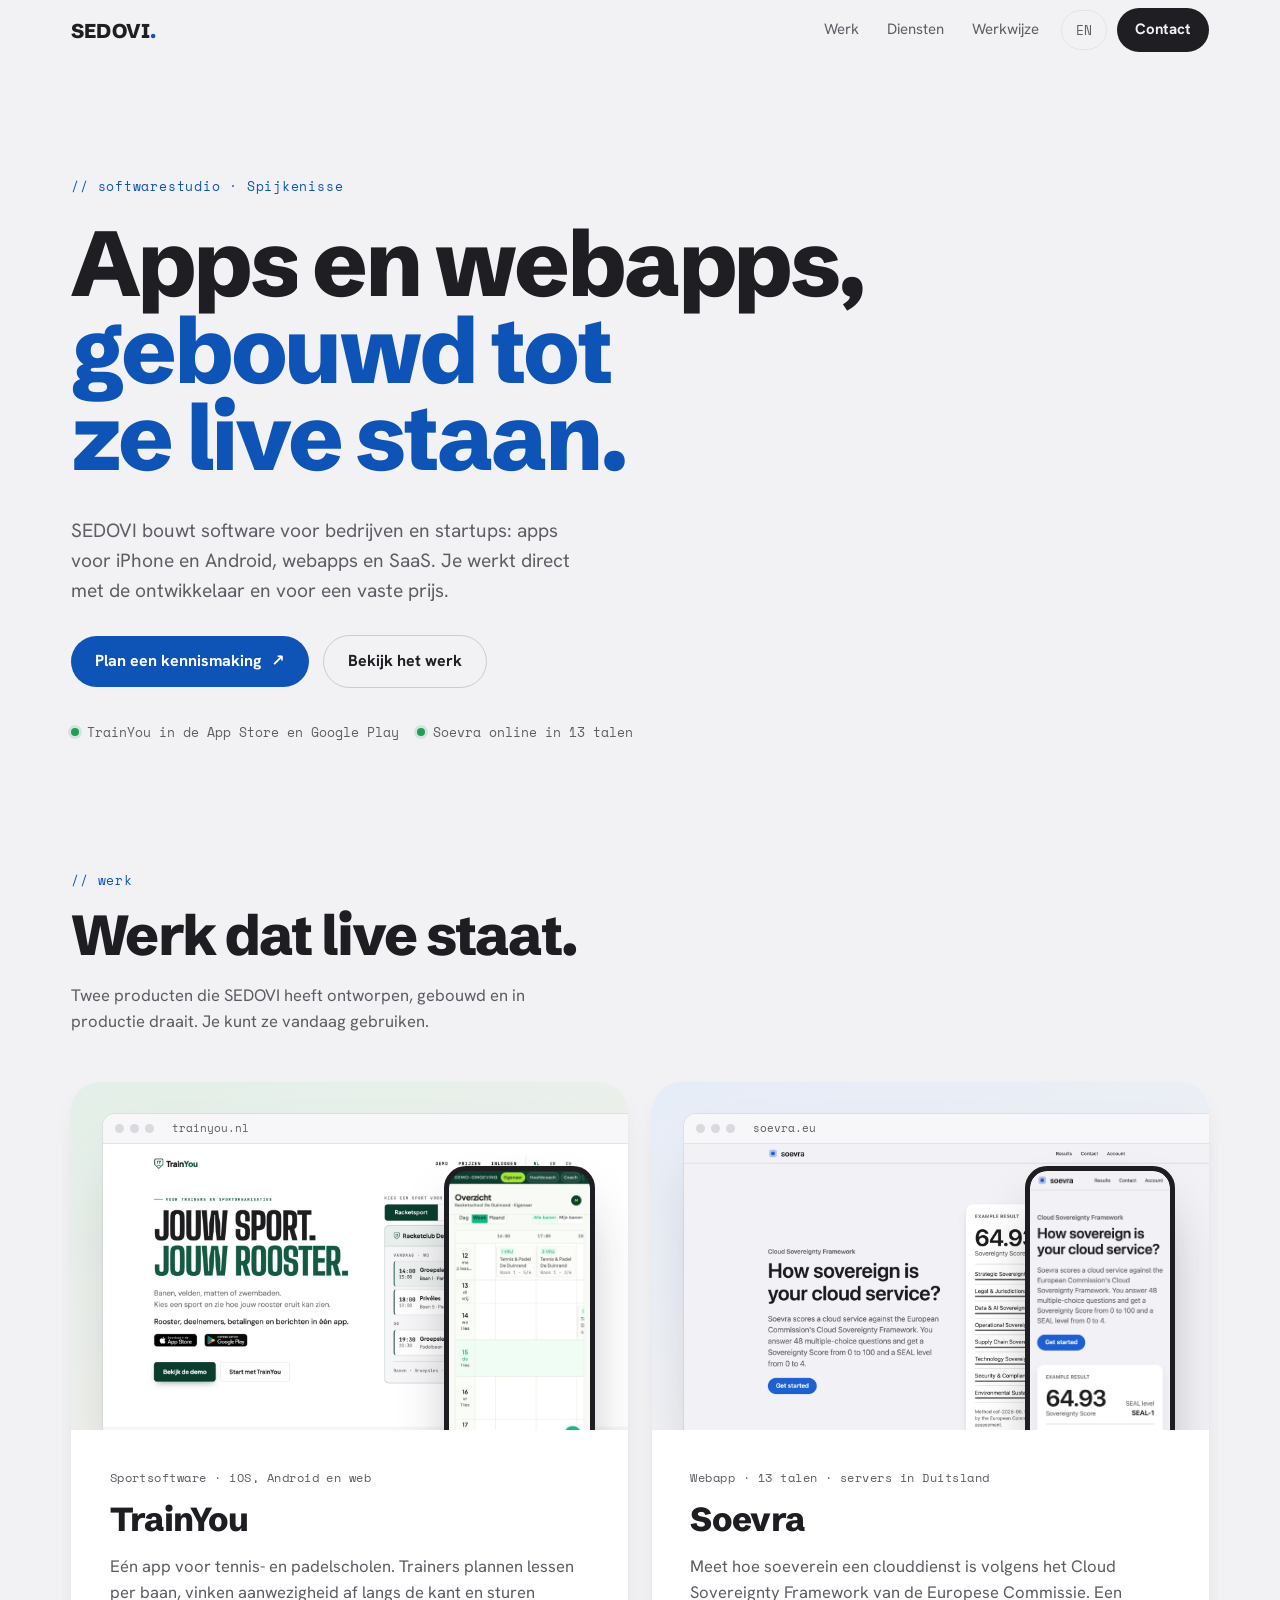
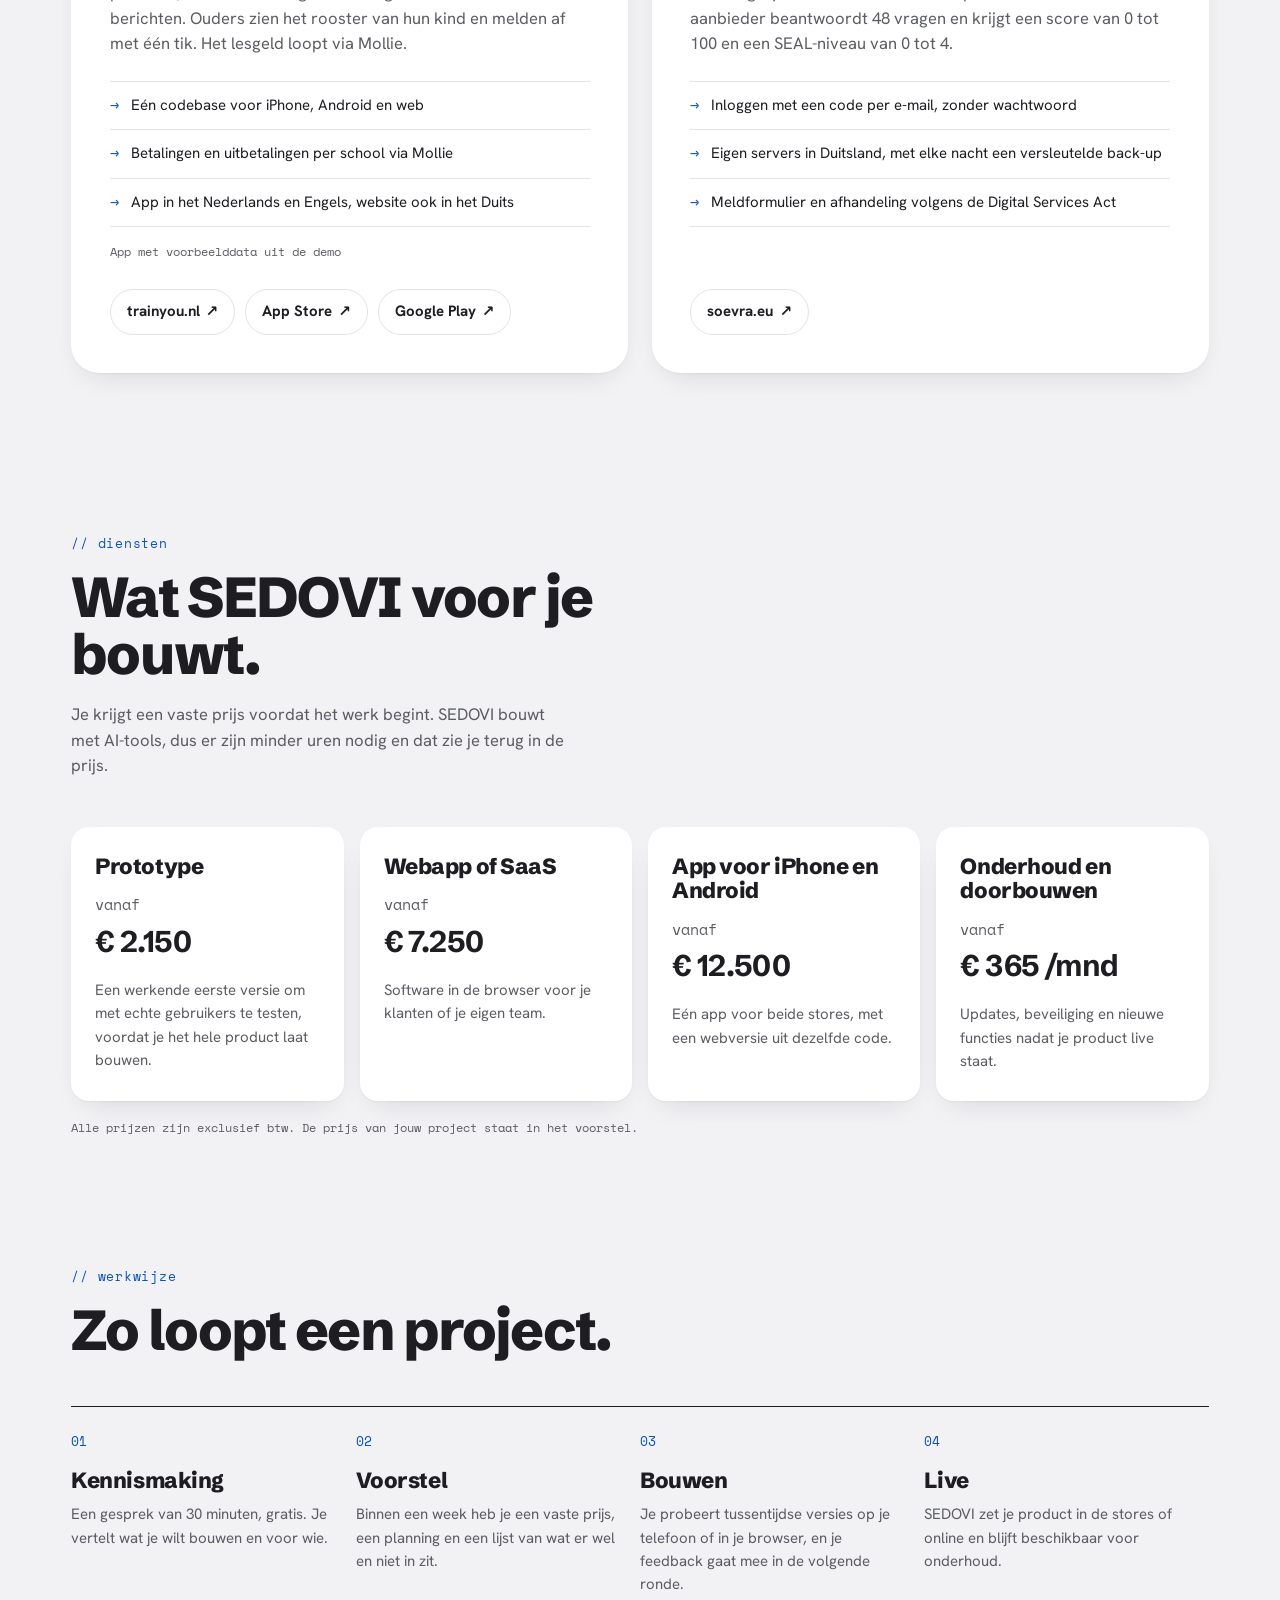
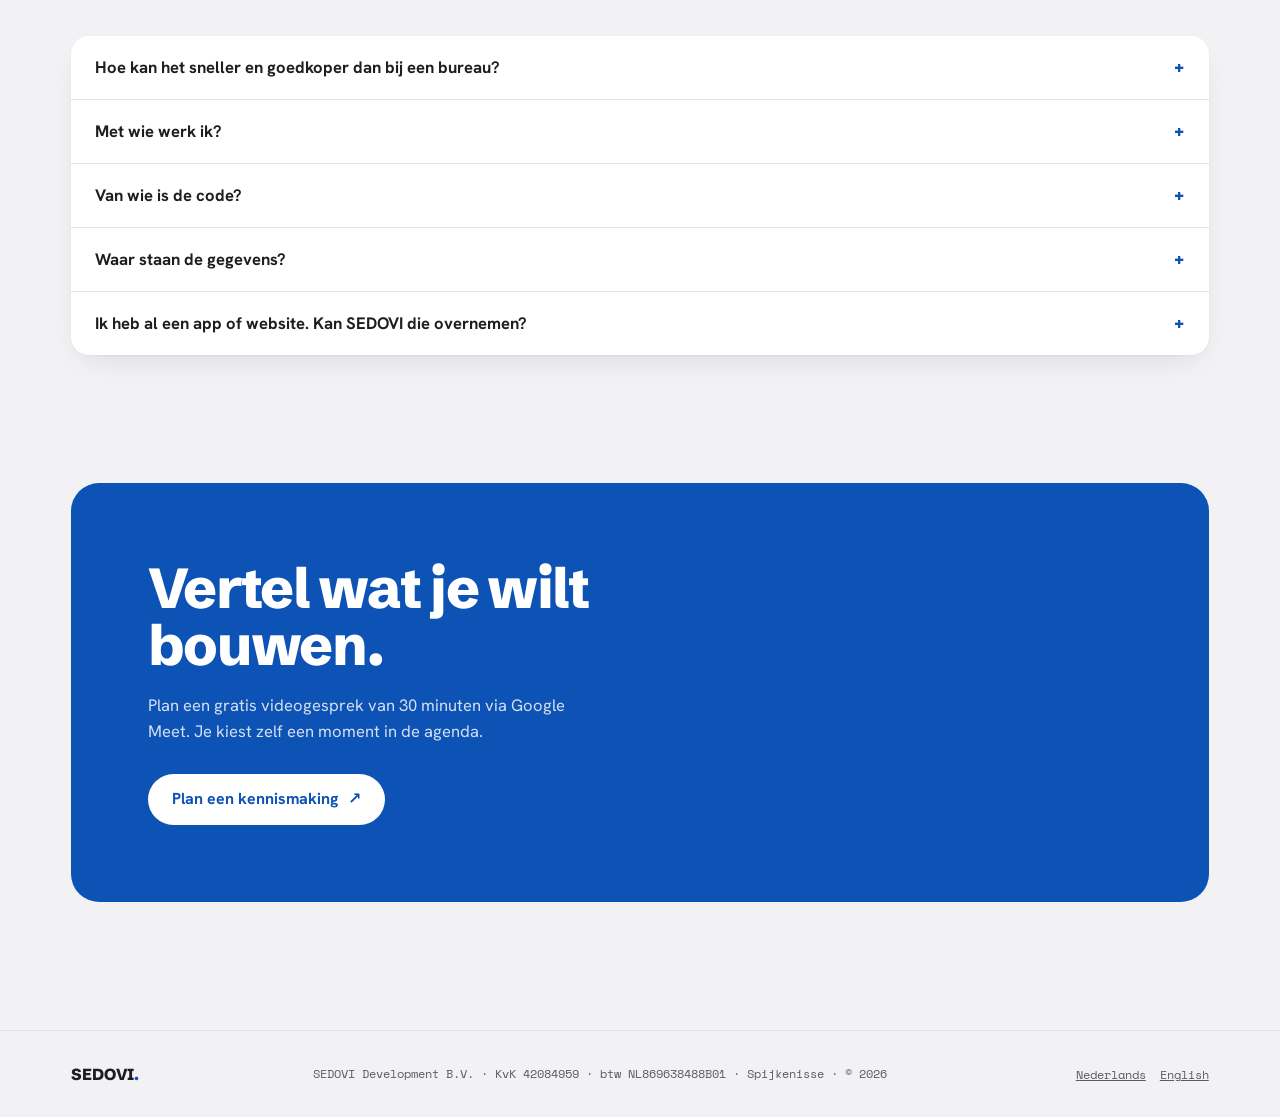
==== commit 077857b4: "docs(site): drop weekly version promise from the process steps" ====
--- a/index.html
+++ b/index.html
@@ -172,7 +172,7 @@
       <ol class="steps">
         <li><h3>Kennismaking</h3><p>Een gesprek van 30 minuten, gratis. Je vertelt wat je wilt bouwen en voor wie.</p></li>
         <li><h3>Voorstel</h3><p>Binnen een week heb je een vaste prijs, een planning en een lijst van wat er wel en niet in zit.</p></li>
-        <li><h3>Bouwen</h3><p>Elke week een versie die je op je telefoon of in je browser probeert. Je feedback gaat de week erna mee.</p></li>
+        <li><h3>Bouwen</h3><p>Je probeert tussentijdse versies op je telefoon of in je browser, en je feedback gaat mee in de volgende ronde.</p></li>
         <li><h3>Live</h3><p>SEDOVI zet je product in de stores of online en blijft beschikbaar voor onderhoud.</p></li>
       </ol>
 
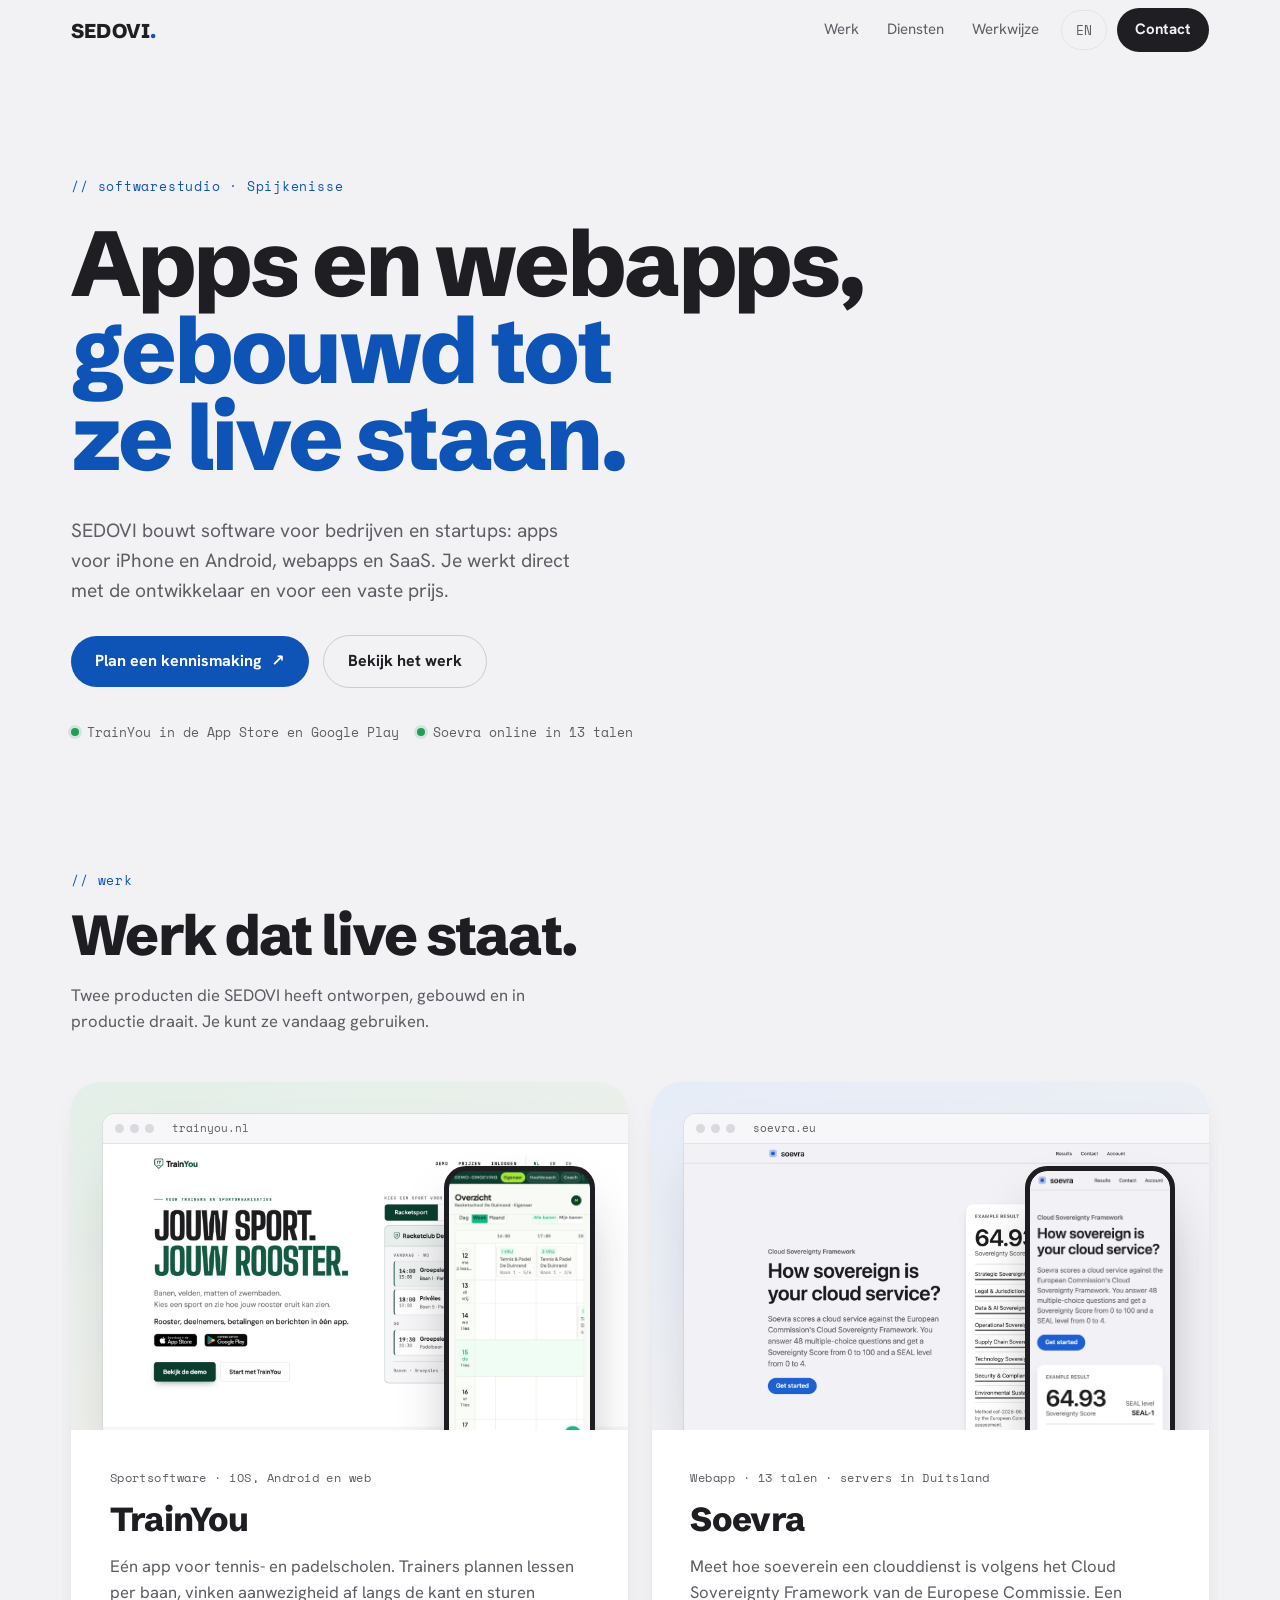
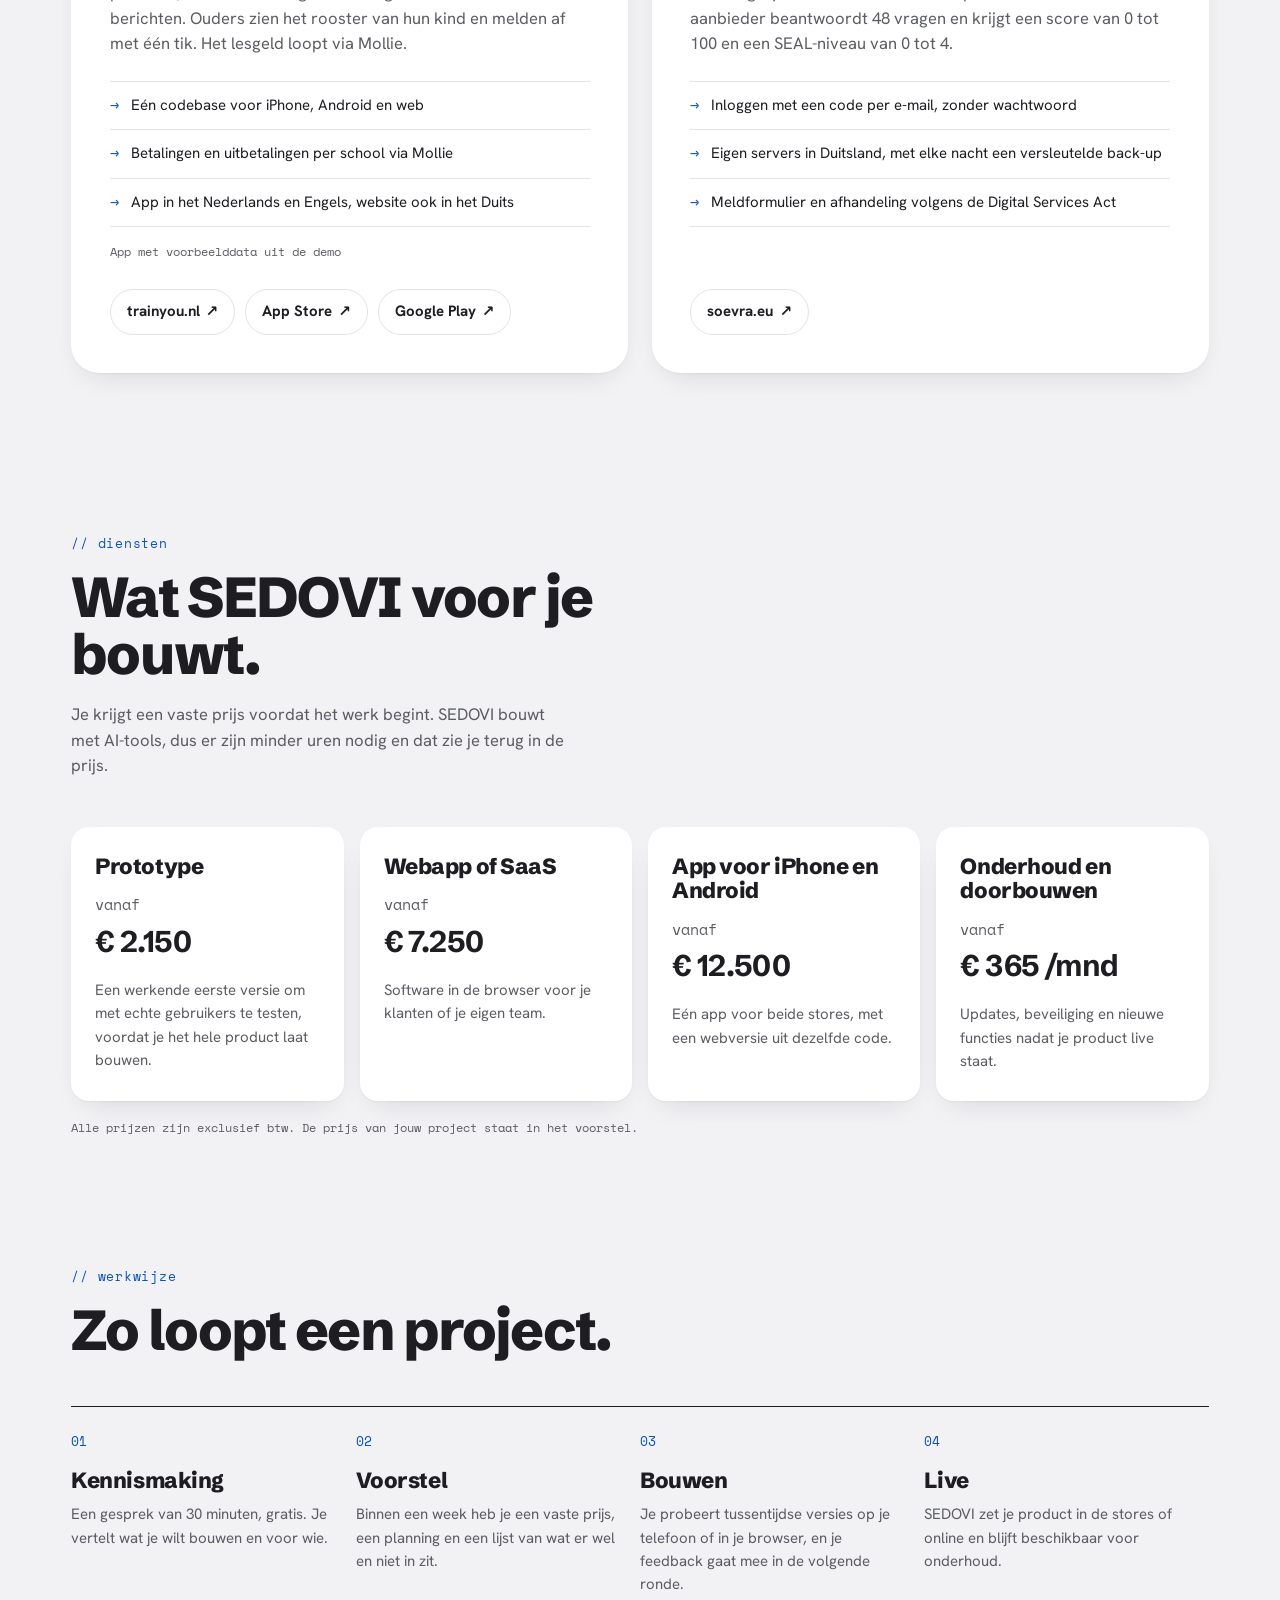
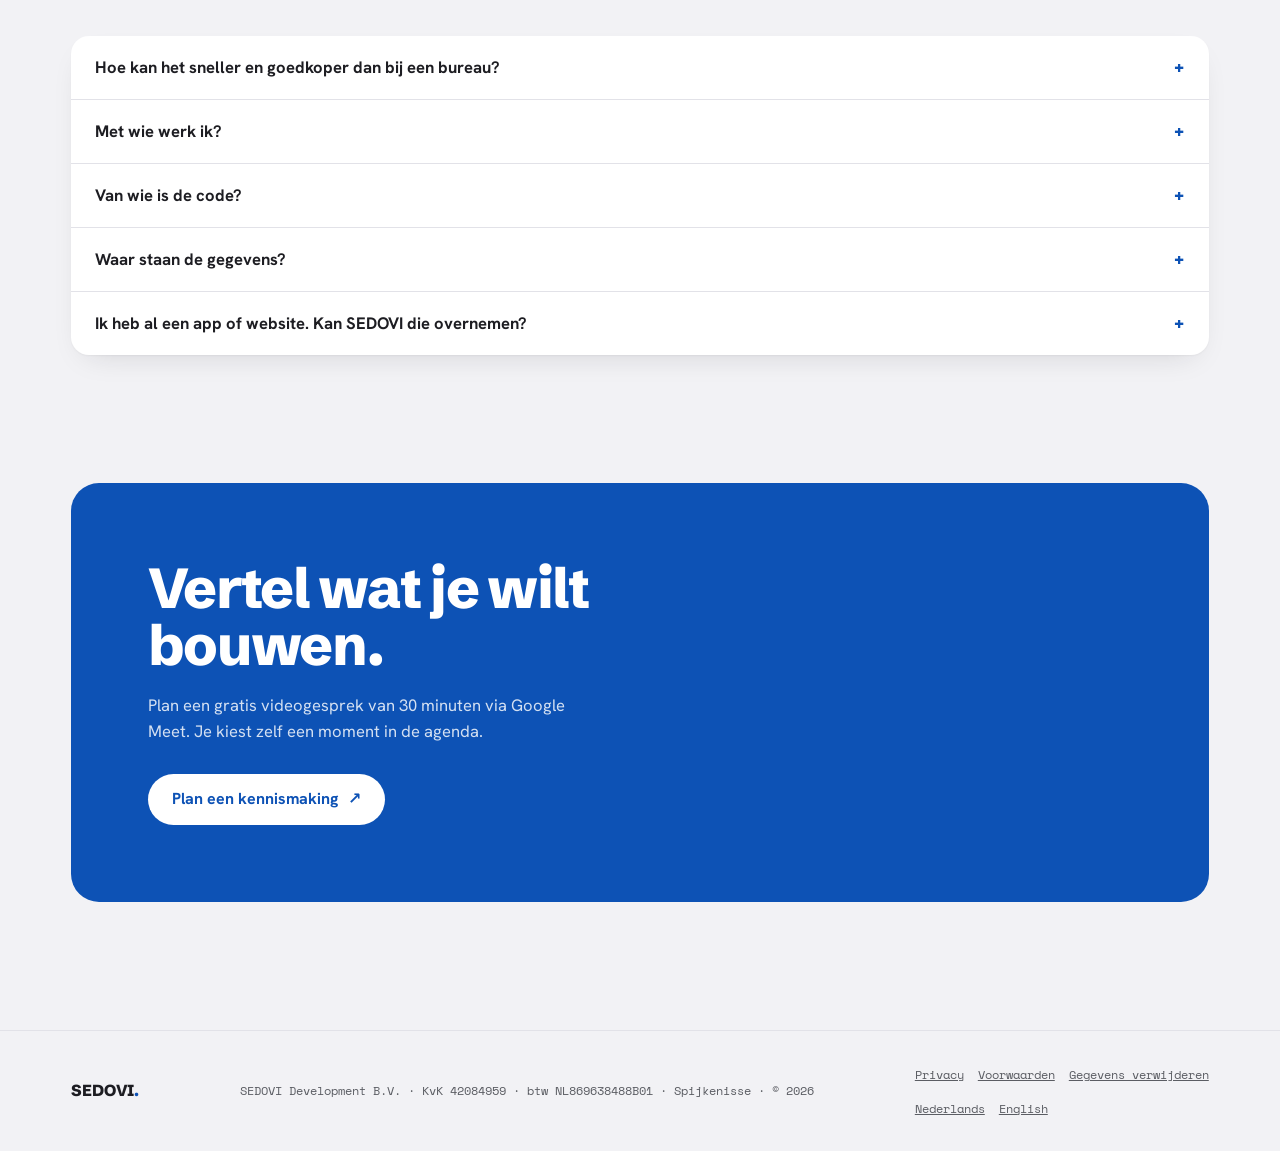
==== commit 6a655a9a: "docs(site): privacy, terms and data deletion pages" ====
--- a/index.html
+++ b/index.html
@@ -218,20 +218,21 @@
   <div class="wrap">
     <div class="logo">SEDOVI<span class="dot">.</span></div>
     <small>SEDOVI Development B.V. · KvK 42084959 · btw NL869638488B01 · Spijkenisse · © 2026</small>
-    <nav aria-label="Taal"><a href="/" aria-current="page">Nederlands</a><a href="/en/" hreflang="en" lang="en">English</a></nav>
+    <div class="foot-nav">
+      <nav aria-label="Juridisch"><a href="/privacy">Privacy</a><a href="/terms">Voorwaarden</a><a href="/data-deletion">Gegevens verwijderen</a></nav>
+      <nav aria-label="Taal"><a href="/" aria-current="page">Nederlands</a><a href="/en/" hreflang="en" lang="en">English</a></nav>
+    </div>
   </div>
 </footer>
 
 <dialog class="sheet" id="contact-form" aria-labelledby="cf-title">
-  <form class="cf" action="https://api.web3forms.com/submit" method="POST" data-sending="Bezig met versturen…">
+  <form class="cf" action="https://sedovi.net/contact.php" method="POST" data-sending="Bezig met versturen…">
     <div class="cf-head">
       <h2 id="cf-title">Neem contact op</h2>
       <button type="button" class="cf-close" data-close aria-label="Sluiten"><span aria-hidden="true">✕</span></button>
     </div>
     <p class="cf-sub">Je bericht komt direct bij de ontwikkelaar binnen. Liever een gesprek? <a href="https://calendar.app.google/vygYryYrwR2n76nS7" target="_blank" rel="noopener">Plan een kennismaking</a>.</p>
-    <input type="hidden" name="access_key" value="WEB3FORMS_KEY">
-    <input type="hidden" name="subject" value="Nieuw bericht via sedovi.nl">
-    <input type="hidden" name="from_name" value="sedovi.nl">
+    <input type="hidden" name="lang" value="nl">
     <input type="checkbox" name="botcheck" class="bot" tabindex="-1" autocomplete="off" aria-hidden="true">
     <label>Naam<input name="name" autocomplete="name" required></label>
     <label>E-mail<input type="email" name="email" autocomplete="email" required></label>
@@ -244,7 +245,7 @@
           <option>Onderhoud en doorbouwen</option>
         </select></label>
     <label>Wat wil je bouwen?<textarea name="message" rows="5" required></textarea></label>
-    <p class="cf-privacy">Je gegevens gaan via Web3Forms naar SEDOVI en worden alleen gebruikt om je te antwoorden.</p>
+    <p class="cf-privacy">Je gegevens gaan rechtstreeks naar SEDOVI en worden alleen gebruikt om je te antwoorden.</p>
     <p class="cf-error" role="alert" hidden>Versturen lukte niet. Mail je bericht naar <a href="mailto:developer@sedovi.nl">developer@sedovi.nl</a>.</p>
     <div class="cf-actions">
       <button type="submit" class="btn">Verstuur</button>
--- a/assets/site.css
+++ b/assets/site.css
@@ -137,6 +137,18 @@
 footer .logo{font-size:16px;}
 footer small{font-family:var(--mono);font-size:12px;color:var(--muted);}
 footer nav a{font-family:var(--mono);font-size:12px;color:var(--muted);margin-left:14px;}
+.foot-nav{display:flex;flex-direction:column;gap:8px;}
+footer nav a:first-child{margin-left:0;}
+
+/* legal pages */
+.legal{padding-top:clamp(56px,9vw,128px);}
+.legal h1{font-size:var(--step-3);line-height:1;max-width:none;}
+.legal h2{font-size:var(--step-2);letter-spacing:-.02em;line-height:1.1;max-width:none;margin:56px 0 0;}
+.legal p,.legal ul,.legal ol{max-width:68ch;}
+.legal h2 + p,.legal h2 + ul,.legal h2 + ol{margin-top:16px;}
+.legal ul,.legal ol{padding-left:1.2em;}
+.legal li{margin:8px 0;}
+.legal p a,.legal li a{color:var(--blue);}
 
 /* reveal */
 .hero .eyebrow,.hero .sub,.hero .actions,.hero .live{opacity:0;transform:translateY(18px);transition:opacity .8s cubic-bezier(.2,.7,.2,1),transform .8s cubic-bezier(.2,.7,.2,1);}
